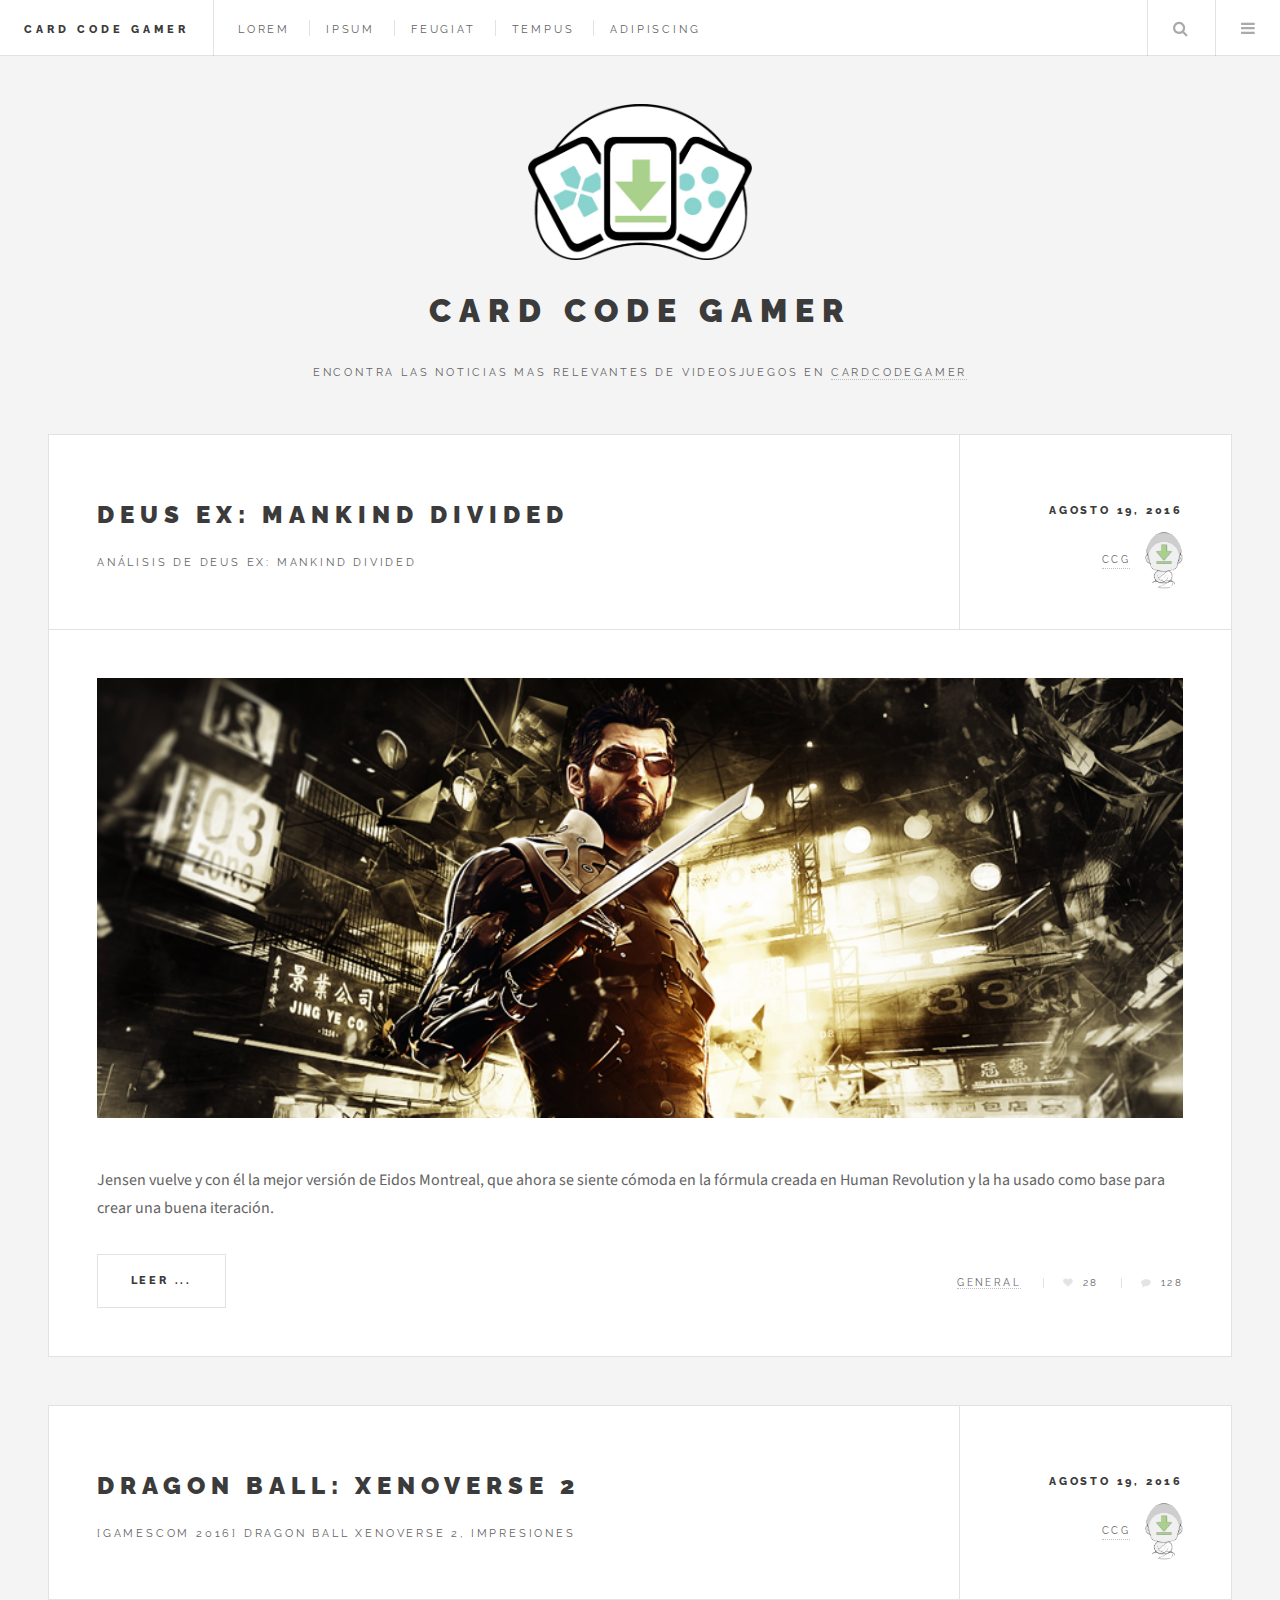
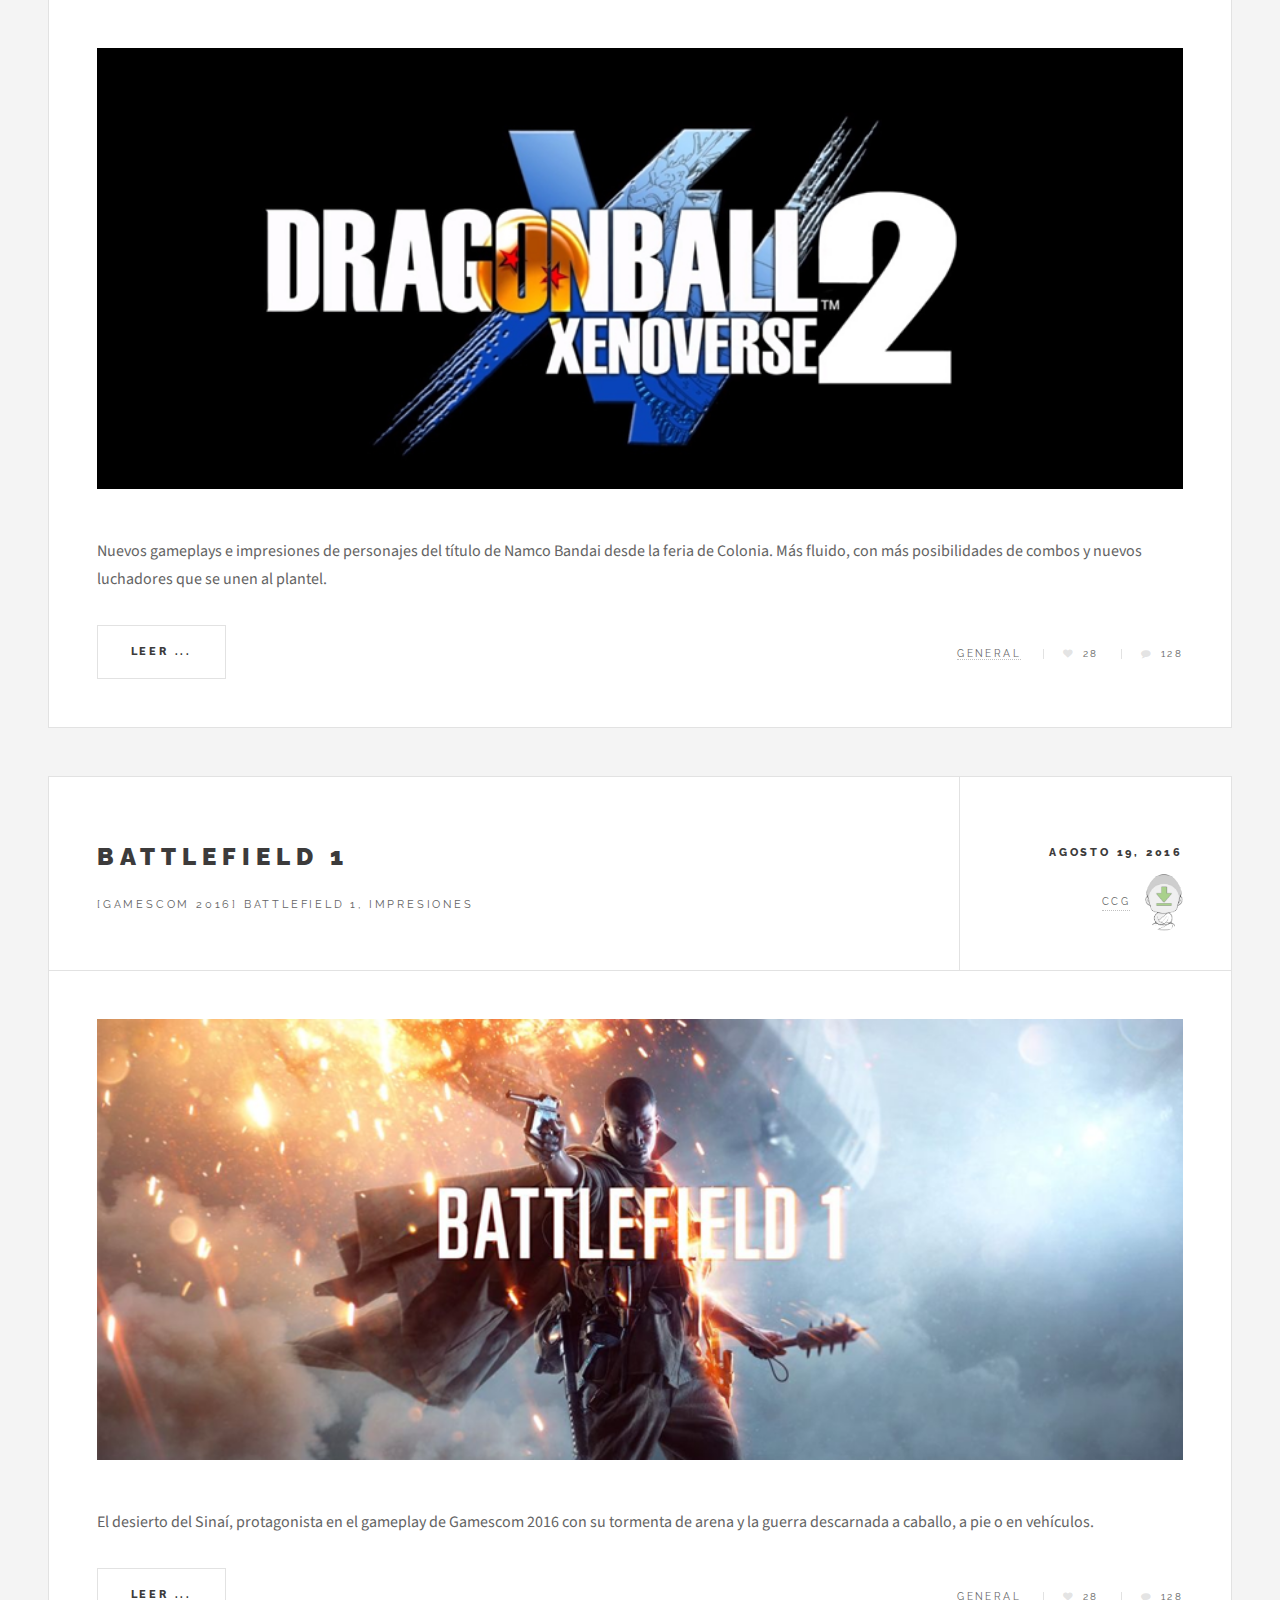
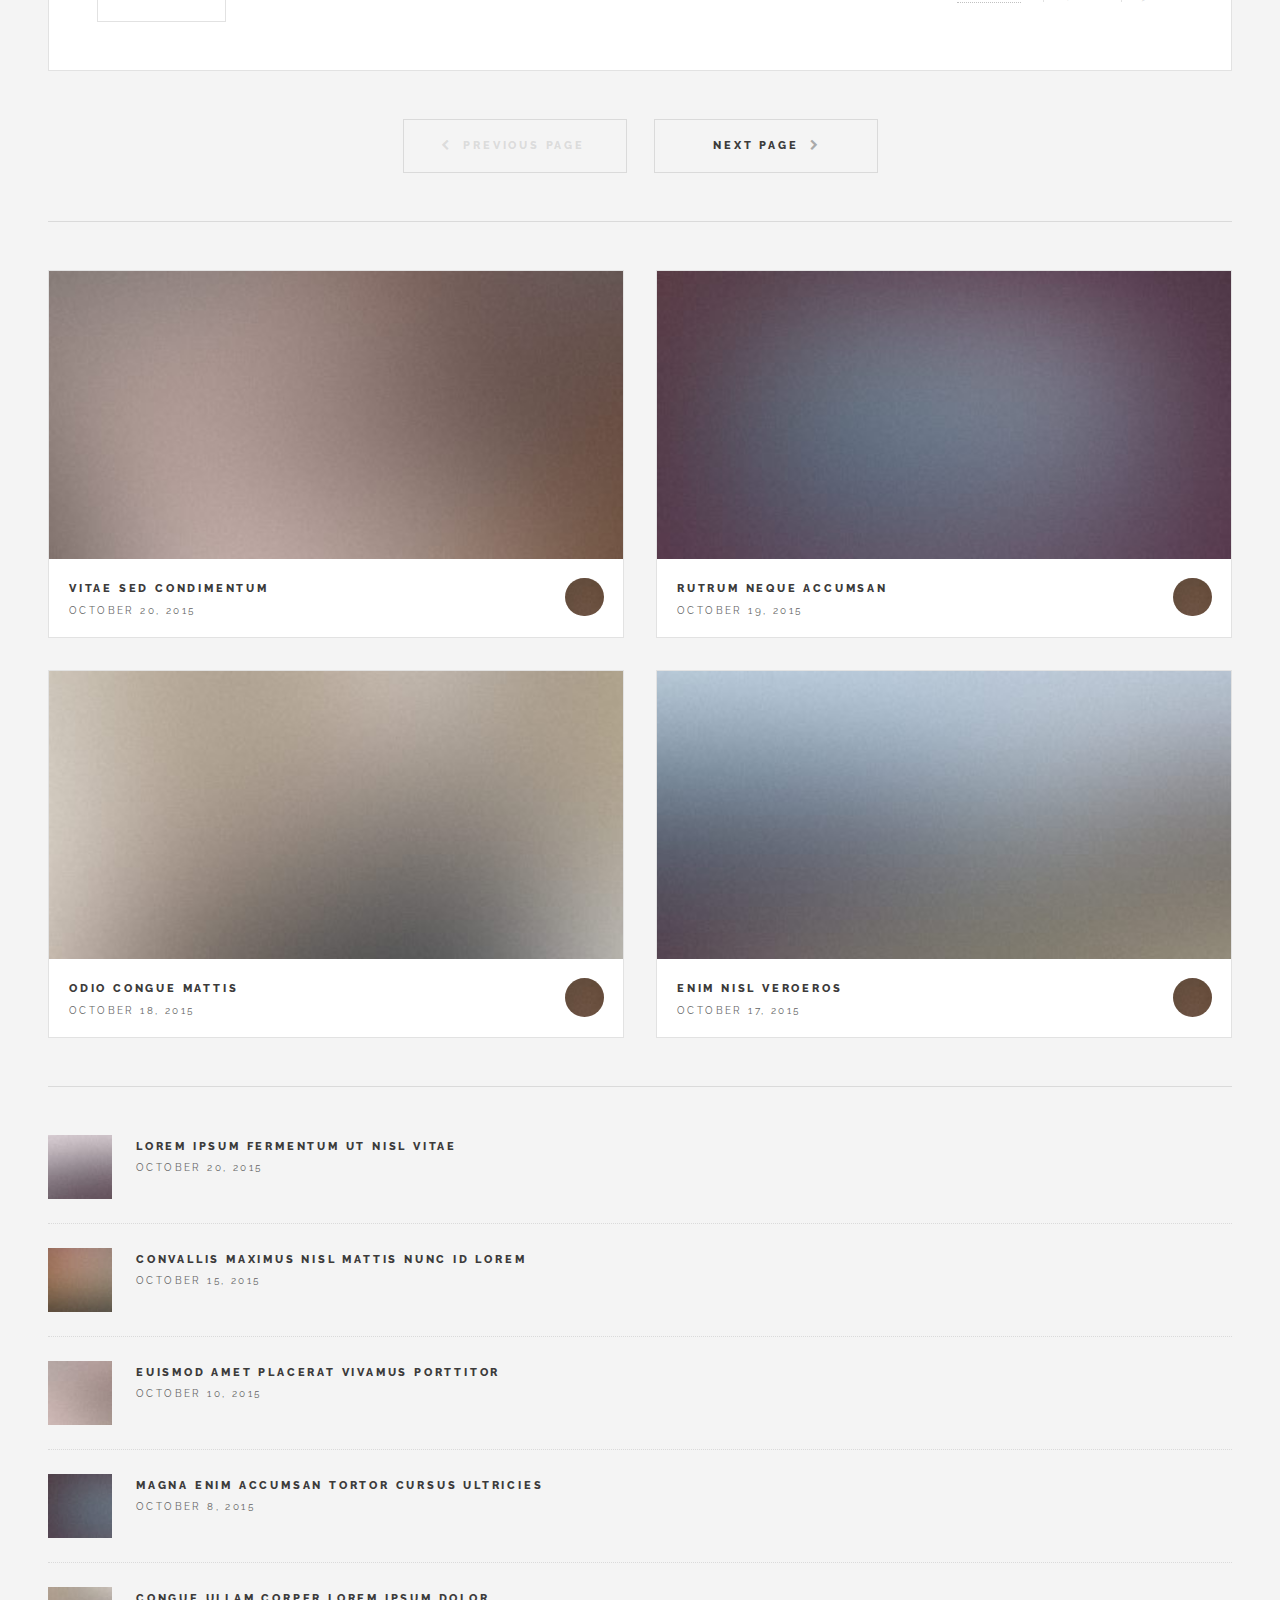
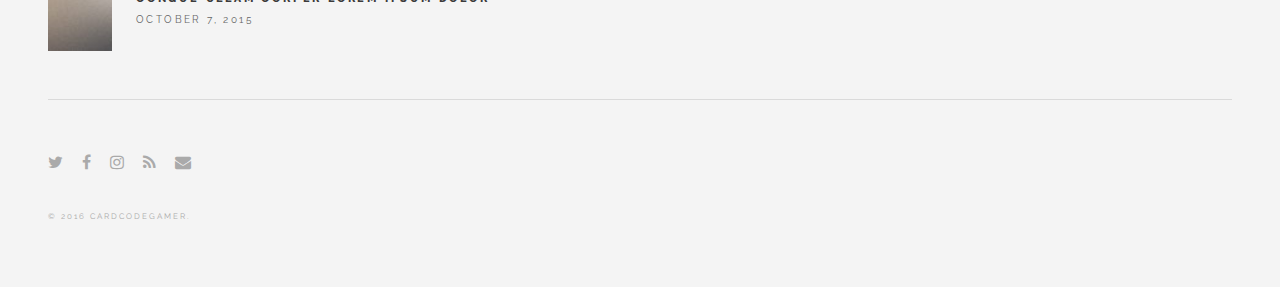
==== index.html @ 3bb74e12 "Base de archivos. Inicio cio CCG." ====
<!DOCTYPE HTML>
<html>
	<head>
		<!--
		Future Imperfect by HTML5 UP
		html5up.net | @ajlkn
		Free for personal and commercial use under the CCA 3.0 license (html5up.net/license)
		-->
		<title>CardCodeGamer</title>
		<meta charset="utf-8" />
		<meta name="viewport" content="width=device-width, initial-scale=1" />
		<!--[if lte IE 8]><script src="assets/js/ie/html5shiv.js"></script><![endif]-->
		<link rel="stylesheet" href="assets/css/main.css" />
		<!--[if lte IE 9]><link rel="stylesheet" href="assets/css/ie9.css" /><![endif]-->
		<!--[if lte IE 8]><link rel="stylesheet" href="assets/css/ie8.css" /><![endif]-->
	</head>
	<body>

		<!-- Wrapper -->
			<div id="wrapper">

				<!-- Header -->
					<header id="header">
						<h1><a href="#">Card Code Gamer</a></h1>
						<nav class="links">
							<ul>
								<li><a href="#">Lorem</a></li>
								<li><a href="#">Ipsum</a></li>
								<li><a href="#">Feugiat</a></li>
								<li><a href="#">Tempus</a></li>
								<li><a href="#">Adipiscing</a></li>
							</ul>
						</nav>
						<nav class="main">
							<ul>
								<li class="search">
									<a class="fa-search" href="#search">Search</a>
									<form id="search" method="get" action="#">
										<input type="text" name="query" placeholder="Search" />
									</form>
								</li>
								<li class="menu">
									<a class="fa-bars" href="#menu">Menu</a>
								</li>
							</ul>
						</nav>
					</header>

				<!-- Menu -->
					<section id="menu">

						<!-- Search -->
							<section>
								<form class="search" method="get" action="#">
									<input type="text" name="query" placeholder="Search" />
								</form>
							</section>

						<!-- Links -->
							<section>
								<ul class="links">
									<li>
										<a href="#">
											<h3>Lorem ipsum</h3>
											<p>Feugiat tempus veroeros dolor</p>
										</a>
									</li>
									<li>
										<a href="#">
											<h3>Dolor sit amet</h3>
											<p>Sed vitae justo condimentum</p>
										</a>
									</li>
									<li>
										<a href="#">
											<h3>Feugiat veroeros</h3>
											<p>Phasellus sed ultricies mi congue</p>
										</a>
									</li>
									<li>
										<a href="#">
											<h3>Etiam sed consequat</h3>
											<p>Porta lectus amet ultricies</p>
										</a>
									</li>
								</ul>
							</section>

						<!-- Actions -->
							<section>
								<ul class="actions vertical">
									<li><a href="#" class="button big fit">Log In</a></li>
								</ul>
							</section>

					</section>

				<!-- Main -->
					<div id="main">

						<!-- Post -->
							<article class="post">
								<header>
									<div class="title">
										<h2><a href="#">Deus Ex: Mankind Divided</a></h2>
										<p>Análisis de Deus Ex: Mankind Divided</p>
									</div>
									<div class="meta">
										<time class="published" datetime="2015-11-01">Agosto 19, 2016</time>
										<a href="#" class="author"><span class="name">CCG</span><img src="images/avatar-buda.png" alt="" /></a>
									</div>
								</header>
								<a href="#" class="image featured"><img src="images/pic01.png" alt="" /></a>
								<p>Jensen vuelve y con él la mejor versión de Eidos Montreal, que ahora se siente cómoda en la fórmula creada en Human Revolution y la ha usado como base para crear una buena iteración.</p>
								<footer>
									<ul class="actions">
										<li><a href="#" class="button big">Leer ...</a></li>
									</ul>
									<ul class="stats">
										<li><a href="#">General</a></li>
										<li><a href="#" class="icon fa-heart">28</a></li>
										<li><a href="#" class="icon fa-comment">128</a></li>
									</ul>
								</footer>
							</article>

						<!-- Post -->
							<article class="post">
								<header>
									<div class="title">
										<h2><a href="#">Dragon Ball: Xenoverse 2</a></h2>
										<p>[Gamescom 2016] Dragon Ball Xenoverse 2, Impresiones</p>
									</div>
									<div class="meta">
										<time class="published" datetime="2015-11-01">Agosto 19, 2016</time>
										<a href="#" class="author"><span class="name">CCG</span><img src="images/avatar-buda.png" alt="" /></a>
									</div>
								</header>
								<a href="#" class="image featured"><img src="images/pic02.png" alt="" /></a>
								<p>Nuevos gameplays e impresiones de personajes del título de Namco Bandai desde la feria de Colonia. Más fluido, con más posibilidades de combos y nuevos luchadores que se unen al plantel.</p>
								<footer>
									<ul class="actions">
										<li><a href="#" class="button big">Leer ...</a></li>
									</ul>
									<ul class="stats">
										<li><a href="#">General</a></li>
										<li><a href="#" class="icon fa-heart">28</a></li>
										<li><a href="#" class="icon fa-comment">128</a></li>
									</ul>
								</footer>
							</article>

						<!-- Post -->
							<article class="post">
								<header>
									<div class="title">
										<h2><a href="#">Battlefield 1</a></h2>
										<p>[Gamescom 2016] Battlefield 1, Impresiones</p>
									</div>
									<div class="meta">
										<time class="published" datetime="2015-11-01">Agosto 19, 2016</time>
										<a href="#" class="author"><span class="name">CCG</span><img src="images/avatar-buda.png" alt="" /></a>
									</div>
								</header>
								<a href="#" class="image featured"><img src="images/pic03.png" alt="" /></a>
								<p>El desierto del Sinaí, protagonista en el gameplay de Gamescom 2016 con su tormenta de arena y la guerra descarnada a caballo, a pie o en vehículos. </p>
								<footer>
									<ul class="actions">
										<li><a href="#" class="button big">Leer ...</a></li>
									</ul>
									<ul class="stats">
										<li><a href="#">General</a></li>
										<li><a href="#" class="icon fa-heart">28</a></li>
										<li><a href="#" class="icon fa-comment">128</a></li>
									</ul>
								</footer>
							</article>

						<!-- Post -->
						<!--
							<article class="post">
								<header>
									<div class="title">
										<h2><a href="#">Elements</a></h2>
										<p>Lorem ipsum dolor amet nullam consequat etiam feugiat</p>
									</div>
									<div class="meta">
										<time class="published" datetime="2015-10-18">October 18, 2015</time>
										<a href="#" class="author"><span class="name">Jane Doe</span><img src="images/avatar.jpg" alt="" /></a>
									</div>
								</header>

								<section>
									<h3>Text</h3>
									<p>This is <b>bold</b> and this is <strong>strong</strong>. This is <i>italic</i> and this is <em>emphasized</em>.
									This is <sup>superscript</sup> text and this is <sub>subscript</sub> text.
									This is <u>underlined</u> and this is code: <code>for (;;) { ... }</code>. Finally, <a href="#">this is a link</a>.</p>
									<hr />
									<p>Nunc lacinia ante nunc ac lobortis. Interdum adipiscing gravida odio porttitor sem non mi integer non faucibus ornare mi ut ante amet placerat aliquet. Volutpat eu sed ante lacinia sapien lorem accumsan varius montes viverra nibh in adipiscing blandit tempus accumsan.</p>
									<hr />
									<h2>Heading Level 2</h2>
									<h3>Heading Level 3</h3>
									<h4>Heading Level 4</h4>
									<hr />
									<h4>Blockquote</h4>
									<blockquote>Fringilla nisl. Donec accumsan interdum nisi, quis tincidunt felis sagittis eget tempus euismod. Vestibulum ante ipsum primis in faucibus vestibulum. Blandit adipiscing eu felis iaculis volutpat ac adipiscing accumsan faucibus. Vestibulum ante ipsum primis in faucibus lorem ipsum dolor sit amet nullam adipiscing eu felis.</blockquote>
									<h4>Preformatted</h4>
									<pre><code>i = 0;

while (!deck.isInOrder()) {
  print 'Iteration ' + i;
  deck.shuffle();
  i++;
}

print 'It took ' + i + ' iterations to sort the deck.';</code></pre>
								</section>

								<section>
									<h3>Lists</h3>
									<div class="row">
										<div class="6u 12u$(medium)">
											<h4>Unordered</h4>
											<ul>
												<li>Dolor pulvinar etiam.</li>
												<li>Sagittis adipiscing.</li>
												<li>Felis enim feugiat.</li>
											</ul>
											<h4>Alternate</h4>
											<ul class="alt">
												<li>Dolor pulvinar etiam.</li>
												<li>Sagittis adipiscing.</li>
												<li>Felis enim feugiat.</li>
											</ul>
										</div>
										<div class="6u$ 12u$(medium)">
											<h4>Ordered</h4>
											<ol>
												<li>Dolor pulvinar etiam.</li>
												<li>Etiam vel felis viverra.</li>
												<li>Felis enim feugiat.</li>
												<li>Dolor pulvinar etiam.</li>
												<li>Etiam vel felis lorem.</li>
												<li>Felis enim et feugiat.</li>
											</ol>
											<h4>Icons</h4>
											<ul class="icons">
												<li><a href="#" class="icon fa-twitter"><span class="label">Twitter</span></a></li>
												<li><a href="#" class="icon fa-facebook"><span class="label">Facebook</span></a></li>
												<li><a href="#" class="icon fa-instagram"><span class="label">Instagram</span></a></li>
												<li><a href="#" class="icon fa-github"><span class="label">Github</span></a></li>
											</ul>
										</div>
									</div>
									<h3>Actions</h3>
									<div class="row">
										<div class="6u 12u$(medium)">
											<ul class="actions">
												<li><a href="#" class="button">Default</a></li>
												<li><a href="#" class="button">Default</a></li>
												<li><a href="#" class="button">Default</a></li>
											</ul>
											<ul class="actions small">
												<li><a href="#" class="button small">Small</a></li>
												<li><a href="#" class="button small">Small</a></li>
												<li><a href="#" class="button small">Small</a></li>
											</ul>
											<ul class="actions vertical">
												<li><a href="#" class="button">Default</a></li>
												<li><a href="#" class="button">Default</a></li>
												<li><a href="#" class="button">Default</a></li>
											</ul>
											<ul class="actions vertical small">
												<li><a href="#" class="button small">Small</a></li>
												<li><a href="#" class="button small">Small</a></li>
												<li><a href="#" class="button small">Small</a></li>
											</ul>
										</div>
										<div class="6u 12u$(medium)">
											<ul class="actions vertical">
												<li><a href="#" class="button fit">Default</a></li>
												<li><a href="#" class="button fit">Default</a></li>
											</ul>
											<ul class="actions vertical small">
												<li><a href="#" class="button small fit">Small</a></li>
												<li><a href="#" class="button small fit">Small</a></li>
											</ul>
										</div>
									</div>
								</section>

								<section>
									<h3>Table</h3>
									<h4>Default</h4>
									<div class="table-wrapper">
										<table>
											<thead>
												<tr>
													<th>Name</th>
													<th>Description</th>
													<th>Price</th>
												</tr>
											</thead>
											<tbody>
												<tr>
													<td>Item One</td>
													<td>Ante turpis integer aliquet porttitor.</td>
													<td>29.99</td>
												</tr>
												<tr>
													<td>Item Two</td>
													<td>Vis ac commodo adipiscing arcu aliquet.</td>
													<td>19.99</td>
												</tr>
												<tr>
													<td>Item Three</td>
													<td> Morbi faucibus arcu accumsan lorem.</td>
													<td>29.99</td>
												</tr>
												<tr>
													<td>Item Four</td>
													<td>Vitae integer tempus condimentum.</td>
													<td>19.99</td>
												</tr>
												<tr>
													<td>Item Five</td>
													<td>Ante turpis integer aliquet porttitor.</td>
													<td>29.99</td>
												</tr>
											</tbody>
											<tfoot>
												<tr>
													<td colspan="2"></td>
													<td>100.00</td>
												</tr>
											</tfoot>
										</table>
									</div>

									<h4>Alternate</h4>
									<div class="table-wrapper">
										<table class="alt">
											<thead>
												<tr>
													<th>Name</th>
													<th>Description</th>
													<th>Price</th>
												</tr>
											</thead>
											<tbody>
												<tr>
													<td>Item One</td>
													<td>Ante turpis integer aliquet porttitor.</td>
													<td>29.99</td>
												</tr>
												<tr>
													<td>Item Two</td>
													<td>Vis ac commodo adipiscing arcu aliquet.</td>
													<td>19.99</td>
												</tr>
												<tr>
													<td>Item Three</td>
													<td> Morbi faucibus arcu accumsan lorem.</td>
													<td>29.99</td>
												</tr>
												<tr>
													<td>Item Four</td>
													<td>Vitae integer tempus condimentum.</td>
													<td>19.99</td>
												</tr>
												<tr>
													<td>Item Five</td>
													<td>Ante turpis integer aliquet porttitor.</td>
													<td>29.99</td>
												</tr>
											</tbody>
											<tfoot>
												<tr>
													<td colspan="2"></td>
													<td>100.00</td>
												</tr>
											</tfoot>
										</table>
									</div>
								</section>

								<section>
									<h3>Buttons</h3>
									<ul class="actions">
										<li><a href="#" class="button big">Big</a></li>
										<li><a href="#" class="button">Default</a></li>
										<li><a href="#" class="button small">Small</a></li>
									</ul>
									<ul class="actions fit">
										<li><a href="#" class="button fit">Fit</a></li>
										<li><a href="#" class="button fit">Fit</a></li>
										<li><a href="#" class="button fit">Fit</a></li>
									</ul>
									<ul class="actions fit small">
										<li><a href="#" class="button fit small">Fit + Small</a></li>
										<li><a href="#" class="button fit small">Fit + Small</a></li>
										<li><a href="#" class="button fit small">Fit + Small</a></li>
									</ul>
									<ul class="actions">
										<li><a href="#" class="button icon fa-download">Icon</a></li>
										<li><a href="#" class="button icon fa-upload">Icon</a></li>
										<li><a href="#" class="button icon fa-save">Icon</a></li>
									</ul>
									<ul class="actions">
										<li><span class="button disabled">Disabled</span></li>
										<li><span class="button disabled icon fa-download">Disabled</span></li>
									</ul>
								</section>

								<section>
									<h3>Form</h3>
									<form method="post" action="#">
										<div class="row uniform">
											<div class="6u 12u$(xsmall)">
												<input type="text" name="demo-name" id="demo-name" value="" placeholder="Name" />
											</div>
											<div class="6u$ 12u$(xsmall)">
												<input type="email" name="demo-email" id="demo-email" value="" placeholder="Email" />
											</div>
											<div class="12u$">
												<div class="select-wrapper">
													<select name="demo-category" id="demo-category">
														<option value="">- Category -</option>
														<option value="1">Manufacturing</option>
														<option value="1">Shipping</option>
														<option value="1">Administration</option>
														<option value="1">Human Resources</option>
													</select>
												</div>
											</div>
											<div class="4u 12u$(small)">
												<input type="radio" id="demo-priority-low" name="demo-priority" checked>
												<label for="demo-priority-low">Low</label>
											</div>
											<div class="4u 12u$(small)">
												<input type="radio" id="demo-priority-normal" name="demo-priority">
												<label for="demo-priority-normal">Normal</label>
											</div>
											<div class="4u$ 12u$(small)">
												<input type="radio" id="demo-priority-high" name="demo-priority">
												<label for="demo-priority-high">High</label>
											</div>
											<div class="6u 12u$(small)">
												<input type="checkbox" id="demo-copy" name="demo-copy">
												<label for="demo-copy">Email me a copy</label>
											</div>
											<div class="6u$ 12u$(small)">
												<input type="checkbox" id="demo-human" name="demo-human" checked>
												<label for="demo-human">Not a robot</label>
											</div>
											<div class="12u$">
												<textarea name="demo-message" id="demo-message" placeholder="Enter your message" rows="6"></textarea>
											</div>
											<div class="12u$">
												<ul class="actions">
													<li><input type="submit" value="Send Message" /></li>
													<li><input type="reset" value="Reset" /></li>
												</ul>
											</div>
										</div>
									</form>
								</section>

								<section>
									<h3>Image</h3>
									<h4>Fit</h4>
									<div class="box alt">
										<div class="row uniform">
											<div class="12u$"><span class="image fit"><img src="images/pic02.jpg" alt="" /></span></div>
											<div class="4u"><span class="image fit"><img src="images/pic04.jpg" alt="" /></span></div>
											<div class="4u"><span class="image fit"><img src="images/pic05.jpg" alt="" /></span></div>
											<div class="4u$"><span class="image fit"><img src="images/pic06.jpg" alt="" /></span></div>
											<div class="4u"><span class="image fit"><img src="images/pic06.jpg" alt="" /></span></div>
											<div class="4u"><span class="image fit"><img src="images/pic04.jpg" alt="" /></span></div>
											<div class="4u$"><span class="image fit"><img src="images/pic05.jpg" alt="" /></span></div>
											<div class="4u"><span class="image fit"><img src="images/pic05.jpg" alt="" /></span></div>
											<div class="4u"><span class="image fit"><img src="images/pic06.jpg" alt="" /></span></div>
											<div class="4u$"><span class="image fit"><img src="images/pic04.jpg" alt="" /></span></div>
										</div>
									</div>
									<h4>Left &amp; Right</h4>
									<p><span class="image left"><img src="images/pic07.jpg" alt="" /></span>Fringilla nisl. Donec accumsan interdum nisi, quis tincidunt felis sagittis eget. tempus euismod. Vestibulum ante ipsum primis in faucibus vestibulum. Blandit adipiscing eu felis iaculis volutpat ac adipiscing accumsan eu faucibus. Integer ac pellentesque praesent tincidunt felis sagittis eget. tempus euismod. Vestibulum ante ipsum primis in faucibus vestibulum. Blandit adipiscing eu felis iaculis volutpat ac adipiscing accumsan eu faucibus. Integer ac pellentesque praesent. Donec accumsan interdum nisi, quis tincidunt felis sagittis eget. tempus euismod. Vestibulum ante ipsum primis in faucibus vestibulum. Blandit adipiscing eu felis iaculis volutpat ac adipiscing accumsan eu faucibus. Integer ac pellentesque praesent tincidunt felis sagittis eget. tempus euismod. Vestibulum ante ipsum primis in faucibus vestibulum. Blandit adipiscing eu felis iaculis volutpat ac adipiscing accumsan eu faucibus. Integer ac pellentesque praesent. Blandit adipiscing eu felis iaculis volutpat ac adipiscing accumsan eu faucibus. Integer ac pellentesque praesent tincidunt felis sagittis eget. tempus euismod. Vestibulum ante ipsum primis in faucibus vestibulum. Blandit adipiscing eu felis iaculis volutpat ac adipiscing accumsan eu faucibus. Integer ac pellentesque praesent.</p>
									<p><span class="image right"><img src="images/pic04.jpg" alt="" /></span>Fringilla nisl. Donec accumsan interdum nisi, quis tincidunt felis sagittis eget. tempus euismod. Vestibulum ante ipsum primis in faucibus vestibulum. Blandit adipiscing eu felis iaculis volutpat ac adipiscing accumsan eu faucibus. Integer ac pellentesque praesent tincidunt felis sagittis eget. tempus euismod. Vestibulum ante ipsum primis in faucibus vestibulum. Blandit adipiscing eu felis iaculis volutpat ac adipiscing accumsan eu faucibus. Integer ac pellentesque praesent. Donec accumsan interdum nisi, quis tincidunt felis sagittis eget. tempus euismod. Vestibulum ante ipsum primis in faucibus vestibulum. Blandit adipiscing eu felis iaculis volutpat ac adipiscing accumsan eu faucibus. Integer ac pellentesque praesent tincidunt felis sagittis eget. tempus euismod. Vestibulum ante ipsum primis in faucibus vestibulum. Blandit adipiscing eu felis iaculis volutpat ac adipiscing accumsan eu faucibus. Integer ac pellentesque praesent. Blandit adipiscing eu felis iaculis volutpat ac adipiscing accumsan eu faucibus. Integer ac pellentesque praesent tincidunt felis sagittis eget. tempus euismod. Vestibulum ante ipsum primis in faucibus vestibulum. Blandit adipiscing eu felis iaculis volutpat ac adipiscing accumsan eu faucibus. Integer ac pellentesque praesent.</p>
								</section>

							</article>
						-->

						<!-- Pagination -->
							<ul class="actions pagination">
								<li><a href="" class="disabled button big previous">Previous Page</a></li>
								<li><a href="#" class="button big next">Next Page</a></li>
							</ul>

					</div>

				<!-- Sidebar -->
					<section id="sidebar">

						<!-- Intro -->
							<section id="intro">
								<a href="#" class="logo"><img src="images/logo.png" alt="" /></a>
								<header>
									<h2>Card Code Gamer</h2>
									<p>Encontra las noticias mas relevantes de videosjuegos en <a href="http://cardcodegamer">cardcodegamer</a></p>
								</header>
							</section>

						<!-- Mini Posts -->
							<section>
								<div class="mini-posts">

									<!-- Mini Post -->
										<article class="mini-post">
											<header>
												<h3><a href="#">Vitae sed condimentum</a></h3>
												<time class="published" datetime="2015-10-20">October 20, 2015</time>
												<a href="#" class="author"><img src="images/avatar.jpg" alt="" /></a>
											</header>
											<a href="#" class="image"><img src="images/pic04.jpg" alt="" /></a>
										</article>

									<!-- Mini Post -->
										<article class="mini-post">
											<header>
												<h3><a href="#">Rutrum neque accumsan</a></h3>
												<time class="published" datetime="2015-10-19">October 19, 2015</time>
												<a href="#" class="author"><img src="images/avatar.jpg" alt="" /></a>
											</header>
											<a href="#" class="image"><img src="images/pic05.jpg" alt="" /></a>
										</article>

									<!-- Mini Post -->
										<article class="mini-post">
											<header>
												<h3><a href="#">Odio congue mattis</a></h3>
												<time class="published" datetime="2015-10-18">October 18, 2015</time>
												<a href="#" class="author"><img src="images/avatar.jpg" alt="" /></a>
											</header>
											<a href="#" class="image"><img src="images/pic06.jpg" alt="" /></a>
										</article>

									<!-- Mini Post -->
										<article class="mini-post">
											<header>
												<h3><a href="#">Enim nisl veroeros</a></h3>
												<time class="published" datetime="2015-10-17">October 17, 2015</time>
												<a href="#" class="author"><img src="images/avatar.jpg" alt="" /></a>
											</header>
											<a href="#" class="image"><img src="images/pic07.jpg" alt="" /></a>
										</article>

								</div>
							</section>

						<!-- Posts List -->
							<section>
								<ul class="posts">
									<li>
										<article>
											<header>
												<h3><a href="#">Lorem ipsum fermentum ut nisl vitae</a></h3>
												<time class="published" datetime="2015-10-20">October 20, 2015</time>
											</header>
											<a href="#" class="image"><img src="images/pic08.jpg" alt="" /></a>
										</article>
									</li>
									<li>
										<article>
											<header>
												<h3><a href="#">Convallis maximus nisl mattis nunc id lorem</a></h3>
												<time class="published" datetime="2015-10-15">October 15, 2015</time>
											</header>
											<a href="#" class="image"><img src="images/pic09.jpg" alt="" /></a>
										</article>
									</li>
									<li>
										<article>
											<header>
												<h3><a href="#">Euismod amet placerat vivamus porttitor</a></h3>
												<time class="published" datetime="2015-10-10">October 10, 2015</time>
											</header>
											<a href="#" class="image"><img src="images/pic10.jpg" alt="" /></a>
										</article>
									</li>
									<li>
										<article>
											<header>
												<h3><a href="#">Magna enim accumsan tortor cursus ultricies</a></h3>
												<time class="published" datetime="2015-10-08">October 8, 2015</time>
											</header>
											<a href="#" class="image"><img src="images/pic11.jpg" alt="" /></a>
										</article>
									</li>
									<li>
										<article>
											<header>
												<h3><a href="#">Congue ullam corper lorem ipsum dolor</a></h3>
												<time class="published" datetime="2015-10-06">October 7, 2015</time>
											</header>
											<a href="#" class="image"><img src="images/pic12.jpg" alt="" /></a>
										</article>
									</li>
								</ul>
							</section>

						<!-- Footer -->
							<section id="footer">
								<ul class="icons">
									<li><a href="#" class="fa-twitter"><span class="label">Twitter</span></a></li>
									<li><a href="#" class="fa-facebook"><span class="label">Facebook</span></a></li>
									<li><a href="#" class="fa-instagram"><span class="label">Instagram</span></a></li>
									<li><a href="#" class="fa-rss"><span class="label">RSS</span></a></li>
									<li><a href="#" class="fa-envelope"><span class="label">Email</span></a></li>
								</ul>
								<p class="copyright">&copy; 2016 CardCodeGamer.</p>
							</section>

					</section>

			</div>

		<!-- Scripts -->
			<script src="assets/js/jquery.min.js"></script>
			<script src="assets/js/skel.min.js"></script>
			<script src="assets/js/util.js"></script>
			<!--[if lte IE 8]><script src="assets/js/ie/respond.min.js"></script><![endif]-->
			<script src="assets/js/main.js"></script>

	</body>
</html>
---- assets/css/main.css ----
@import url(font-awesome.min.css);
@import url("http://fonts.googleapis.com/css?family=Source+Sans+Pro:400,700|Raleway:400,800,900");

/*
	Future Imperfect by HTML5 UP
	html5up.net | @ajlkn
	Free for personal and commercial use under the CCA 3.0 license (html5up.net/license)
*/

/* Reset */

	html, body, div, span, applet, object, iframe, h1, h2, h3, h4, h5, h6, p, blockquote, pre, a, abbr, acronym, address, big, cite, code, del, dfn, em, img, ins, kbd, q, s, samp, small, strike, strong, sub, sup, tt, var, b, u, i, center, dl, dt, dd, ol, ul, li, fieldset, form, label, legend, table, caption, tbody, tfoot, thead, tr, th, td, article, aside, canvas, details, embed, figure, figcaption, footer, header, hgroup, menu, nav, output, ruby, section, summary, time, mark, audio, video {
		margin: 0;
		padding: 0;
		border: 0;
		font-size: 100%;
		font: inherit;
		vertical-align: baseline;
	}

	article, aside, details, figcaption, figure, footer, header, hgroup, menu, nav, section {
		display: block;
	}

	body {
		line-height: 1;
	}

	ol, ul {
		list-style: none;
	}

	blockquote, q {
		quotes: none;
	}

	blockquote:before, blockquote:after, q:before, q:after {
		content: '';
		content: none;
	}

	table {
		border-collapse: collapse;
		border-spacing: 0;
	}

	body {
		-webkit-text-size-adjust: none;
	}

/* Box Model */

	*, *:before, *:after {
		-moz-box-sizing: border-box;
		-webkit-box-sizing: border-box;
		box-sizing: border-box;
	}

/* Grid */

	.row {
		border-bottom: solid 1px transparent;
		-moz-box-sizing: border-box;
		-webkit-box-sizing: border-box;
		box-sizing: border-box;
	}

	.row > * {
		float: left;
		-moz-box-sizing: border-box;
		-webkit-box-sizing: border-box;
		box-sizing: border-box;
	}

	.row:after, .row:before {
		content: '';
		display: block;
		clear: both;
		height: 0;
	}

	.row.uniform > * > :first-child {
		margin-top: 0;
	}

	.row.uniform > * > :last-child {
		margin-bottom: 0;
	}

	.row.\30 \25 > * {
		padding: 0 0 0 0em;
	}

	.row.\30 \25 {
		margin: 0 0 -1px 0em;
	}

	.row.uniform.\30 \25 > * {
		padding: 0em 0 0 0em;
	}

	.row.uniform.\30 \25 {
		margin: 0em 0 -1px 0em;
	}

	.row > * {
		padding: 0 0 0 1em;
	}

	.row {
		margin: 0 0 -1px -1em;
	}

	.row.uniform > * {
		padding: 1em 0 0 1em;
	}

	.row.uniform {
		margin: -1em 0 -1px -1em;
	}

	.row.\32 00\25 > * {
		padding: 0 0 0 2em;
	}

	.row.\32 00\25 {
		margin: 0 0 -1px -2em;
	}

	.row.uniform.\32 00\25 > * {
		padding: 2em 0 0 2em;
	}

	.row.uniform.\32 00\25 {
		margin: -2em 0 -1px -2em;
	}

	.row.\31 50\25 > * {
		padding: 0 0 0 1.5em;
	}

	.row.\31 50\25 {
		margin: 0 0 -1px -1.5em;
	}

	.row.uniform.\31 50\25 > * {
		padding: 1.5em 0 0 1.5em;
	}

	.row.uniform.\31 50\25 {
		margin: -1.5em 0 -1px -1.5em;
	}

	.row.\35 0\25 > * {
		padding: 0 0 0 0.5em;
	}

	.row.\35 0\25 {
		margin: 0 0 -1px -0.5em;
	}

	.row.uniform.\35 0\25 > * {
		padding: 0.5em 0 0 0.5em;
	}

	.row.uniform.\35 0\25 {
		margin: -0.5em 0 -1px -0.5em;
	}

	.row.\32 5\25 > * {
		padding: 0 0 0 0.25em;
	}

	.row.\32 5\25 {
		margin: 0 0 -1px -0.25em;
	}

	.row.uniform.\32 5\25 > * {
		padding: 0.25em 0 0 0.25em;
	}

	.row.uniform.\32 5\25 {
		margin: -0.25em 0 -1px -0.25em;
	}

	.\31 2u, .\31 2u\24 {
		width: 100%;
		clear: none;
		margin-left: 0;
	}

	.\31 1u, .\31 1u\24 {
		width: 91.6666666667%;
		clear: none;
		margin-left: 0;
	}

	.\31 0u, .\31 0u\24 {
		width: 83.3333333333%;
		clear: none;
		margin-left: 0;
	}

	.\39 u, .\39 u\24 {
		width: 75%;
		clear: none;
		margin-left: 0;
	}

	.\38 u, .\38 u\24 {
		width: 66.6666666667%;
		clear: none;
		margin-left: 0;
	}

	.\37 u, .\37 u\24 {
		width: 58.3333333333%;
		clear: none;
		margin-left: 0;
	}

	.\36 u, .\36 u\24 {
		width: 50%;
		clear: none;
		margin-left: 0;
	}

	.\35 u, .\35 u\24 {
		width: 41.6666666667%;
		clear: none;
		margin-left: 0;
	}

	.\34 u, .\34 u\24 {
		width: 33.3333333333%;
		clear: none;
		margin-left: 0;
	}

	.\33 u, .\33 u\24 {
		width: 25%;
		clear: none;
		margin-left: 0;
	}

	.\32 u, .\32 u\24 {
		width: 16.6666666667%;
		clear: none;
		margin-left: 0;
	}

	.\31 u, .\31 u\24 {
		width: 8.3333333333%;
		clear: none;
		margin-left: 0;
	}

	.\31 2u\24 + *,
	.\31 1u\24 + *,
	.\31 0u\24 + *,
	.\39 u\24 + *,
	.\38 u\24 + *,
	.\37 u\24 + *,
	.\36 u\24 + *,
	.\35 u\24 + *,
	.\34 u\24 + *,
	.\33 u\24 + *,
	.\32 u\24 + *,
	.\31 u\24 + * {
		clear: left;
	}

	.\-11u {
		margin-left: 91.66667%;
	}

	.\-10u {
		margin-left: 83.33333%;
	}

	.\-9u {
		margin-left: 75%;
	}

	.\-8u {
		margin-left: 66.66667%;
	}

	.\-7u {
		margin-left: 58.33333%;
	}

	.\-6u {
		margin-left: 50%;
	}

	.\-5u {
		margin-left: 41.66667%;
	}

	.\-4u {
		margin-left: 33.33333%;
	}

	.\-3u {
		margin-left: 25%;
	}

	.\-2u {
		margin-left: 16.66667%;
	}

	.\-1u {
		margin-left: 8.33333%;
	}

	@media screen and (max-width: 1680px) {

		.row > * {
			padding: 0 0 0 1em;
		}

		.row {
			margin: 0 0 -1px -1em;
		}

		.row.uniform > * {
			padding: 1em 0 0 1em;
		}

		.row.uniform {
			margin: -1em 0 -1px -1em;
		}

		.row.\32 00\25 > * {
			padding: 0 0 0 2em;
		}

		.row.\32 00\25 {
			margin: 0 0 -1px -2em;
		}

		.row.uniform.\32 00\25 > * {
			padding: 2em 0 0 2em;
		}

		.row.uniform.\32 00\25 {
			margin: -2em 0 -1px -2em;
		}

		.row.\31 50\25 > * {
			padding: 0 0 0 1.5em;
		}

		.row.\31 50\25 {
			margin: 0 0 -1px -1.5em;
		}

		.row.uniform.\31 50\25 > * {
			padding: 1.5em 0 0 1.5em;
		}

		.row.uniform.\31 50\25 {
			margin: -1.5em 0 -1px -1.5em;
		}

		.row.\35 0\25 > * {
			padding: 0 0 0 0.5em;
		}

		.row.\35 0\25 {
			margin: 0 0 -1px -0.5em;
		}

		.row.uniform.\35 0\25 > * {
			padding: 0.5em 0 0 0.5em;
		}

		.row.uniform.\35 0\25 {
			margin: -0.5em 0 -1px -0.5em;
		}

		.row.\32 5\25 > * {
			padding: 0 0 0 0.25em;
		}

		.row.\32 5\25 {
			margin: 0 0 -1px -0.25em;
		}

		.row.uniform.\32 5\25 > * {
			padding: 0.25em 0 0 0.25em;
		}

		.row.uniform.\32 5\25 {
			margin: -0.25em 0 -1px -0.25em;
		}

		.\31 2u\28xlarge\29, .\31 2u\24\28xlarge\29 {
			width: 100%;
			clear: none;
			margin-left: 0;
		}

		.\31 1u\28xlarge\29, .\31 1u\24\28xlarge\29 {
			width: 91.6666666667%;
			clear: none;
			margin-left: 0;
		}

		.\31 0u\28xlarge\29, .\31 0u\24\28xlarge\29 {
			width: 83.3333333333%;
			clear: none;
			margin-left: 0;
		}

		.\39 u\28xlarge\29, .\39 u\24\28xlarge\29 {
			width: 75%;
			clear: none;
			margin-left: 0;
		}

		.\38 u\28xlarge\29, .\38 u\24\28xlarge\29 {
			width: 66.6666666667%;
			clear: none;
			margin-left: 0;
		}

		.\37 u\28xlarge\29, .\37 u\24\28xlarge\29 {
			width: 58.3333333333%;
			clear: none;
			margin-left: 0;
		}

		.\36 u\28xlarge\29, .\36 u\24\28xlarge\29 {
			width: 50%;
			clear: none;
			margin-left: 0;
		}

		.\35 u\28xlarge\29, .\35 u\24\28xlarge\29 {
			width: 41.6666666667%;
			clear: none;
			margin-left: 0;
		}

		.\34 u\28xlarge\29, .\34 u\24\28xlarge\29 {
			width: 33.3333333333%;
			clear: none;
			margin-left: 0;
		}

		.\33 u\28xlarge\29, .\33 u\24\28xlarge\29 {
			width: 25%;
			clear: none;
			margin-left: 0;
		}

		.\32 u\28xlarge\29, .\32 u\24\28xlarge\29 {
			width: 16.6666666667%;
			clear: none;
			margin-left: 0;
		}

		.\31 u\28xlarge\29, .\31 u\24\28xlarge\29 {
			width: 8.3333333333%;
			clear: none;
			margin-left: 0;
		}

		.\31 2u\24\28xlarge\29 + *,
		.\31 1u\24\28xlarge\29 + *,
		.\31 0u\24\28xlarge\29 + *,
		.\39 u\24\28xlarge\29 + *,
		.\38 u\24\28xlarge\29 + *,
		.\37 u\24\28xlarge\29 + *,
		.\36 u\24\28xlarge\29 + *,
		.\35 u\24\28xlarge\29 + *,
		.\34 u\24\28xlarge\29 + *,
		.\33 u\24\28xlarge\29 + *,
		.\32 u\24\28xlarge\29 + *,
		.\31 u\24\28xlarge\29 + * {
			clear: left;
		}

		.\-11u\28xlarge\29 {
			margin-left: 91.66667%;
		}

		.\-10u\28xlarge\29 {
			margin-left: 83.33333%;
		}

		.\-9u\28xlarge\29 {
			margin-left: 75%;
		}

		.\-8u\28xlarge\29 {
			margin-left: 66.66667%;
		}

		.\-7u\28xlarge\29 {
			margin-left: 58.33333%;
		}

		.\-6u\28xlarge\29 {
			margin-left: 50%;
		}

		.\-5u\28xlarge\29 {
			margin-left: 41.66667%;
		}

		.\-4u\28xlarge\29 {
			margin-left: 33.33333%;
		}

		.\-3u\28xlarge\29 {
			margin-left: 25%;
		}

		.\-2u\28xlarge\29 {
			margin-left: 16.66667%;
		}

		.\-1u\28xlarge\29 {
			margin-left: 8.33333%;
		}

	}

	@media screen and (max-width: 1280px) {

		.row > * {
			padding: 0 0 0 1em;
		}

		.row {
			margin: 0 0 -1px -1em;
		}

		.row.uniform > * {
			padding: 1em 0 0 1em;
		}

		.row.uniform {
			margin: -1em 0 -1px -1em;
		}

		.row.\32 00\25 > * {
			padding: 0 0 0 2em;
		}

		.row.\32 00\25 {
			margin: 0 0 -1px -2em;
		}

		.row.uniform.\32 00\25 > * {
			padding: 2em 0 0 2em;
		}

		.row.uniform.\32 00\25 {
			margin: -2em 0 -1px -2em;
		}

		.row.\31 50\25 > * {
			padding: 0 0 0 1.5em;
		}

		.row.\31 50\25 {
			margin: 0 0 -1px -1.5em;
		}

		.row.uniform.\31 50\25 > * {
			padding: 1.5em 0 0 1.5em;
		}

		.row.uniform.\31 50\25 {
			margin: -1.5em 0 -1px -1.5em;
		}

		.row.\35 0\25 > * {
			padding: 0 0 0 0.5em;
		}

		.row.\35 0\25 {
			margin: 0 0 -1px -0.5em;
		}

		.row.uniform.\35 0\25 > * {
			padding: 0.5em 0 0 0.5em;
		}

		.row.uniform.\35 0\25 {
			margin: -0.5em 0 -1px -0.5em;
		}

		.row.\32 5\25 > * {
			padding: 0 0 0 0.25em;
		}

		.row.\32 5\25 {
			margin: 0 0 -1px -0.25em;
		}

		.row.uniform.\32 5\25 > * {
			padding: 0.25em 0 0 0.25em;
		}

		.row.uniform.\32 5\25 {
			margin: -0.25em 0 -1px -0.25em;
		}

		.\31 2u\28large\29, .\31 2u\24\28large\29 {
			width: 100%;
			clear: none;
			margin-left: 0;
		}

		.\31 1u\28large\29, .\31 1u\24\28large\29 {
			width: 91.6666666667%;
			clear: none;
			margin-left: 0;
		}

		.\31 0u\28large\29, .\31 0u\24\28large\29 {
			width: 83.3333333333%;
			clear: none;
			margin-left: 0;
		}

		.\39 u\28large\29, .\39 u\24\28large\29 {
			width: 75%;
			clear: none;
			margin-left: 0;
		}

		.\38 u\28large\29, .\38 u\24\28large\29 {
			width: 66.6666666667%;
			clear: none;
			margin-left: 0;
		}

		.\37 u\28large\29, .\37 u\24\28large\29 {
			width: 58.3333333333%;
			clear: none;
			margin-left: 0;
		}

		.\36 u\28large\29, .\36 u\24\28large\29 {
			width: 50%;
			clear: none;
			margin-left: 0;
		}

		.\35 u\28large\29, .\35 u\24\28large\29 {
			width: 41.6666666667%;
			clear: none;
			margin-left: 0;
		}

		.\34 u\28large\29, .\34 u\24\28large\29 {
			width: 33.3333333333%;
			clear: none;
			margin-left: 0;
		}

		.\33 u\28large\29, .\33 u\24\28large\29 {
			width: 25%;
			clear: none;
			margin-left: 0;
		}

		.\32 u\28large\29, .\32 u\24\28large\29 {
			width: 16.6666666667%;
			clear: none;
			margin-left: 0;
		}

		.\31 u\28large\29, .\31 u\24\28large\29 {
			width: 8.3333333333%;
			clear: none;
			margin-left: 0;
		}

		.\31 2u\24\28large\29 + *,
		.\31 1u\24\28large\29 + *,
		.\31 0u\24\28large\29 + *,
		.\39 u\24\28large\29 + *,
		.\38 u\24\28large\29 + *,
		.\37 u\24\28large\29 + *,
		.\36 u\24\28large\29 + *,
		.\35 u\24\28large\29 + *,
		.\34 u\24\28large\29 + *,
		.\33 u\24\28large\29 + *,
		.\32 u\24\28large\29 + *,
		.\31 u\24\28large\29 + * {
			clear: left;
		}

		.\-11u\28large\29 {
			margin-left: 91.66667%;
		}

		.\-10u\28large\29 {
			margin-left: 83.33333%;
		}

		.\-9u\28large\29 {
			margin-left: 75%;
		}

		.\-8u\28large\29 {
			margin-left: 66.66667%;
		}

		.\-7u\28large\29 {
			margin-left: 58.33333%;
		}

		.\-6u\28large\29 {
			margin-left: 50%;
		}

		.\-5u\28large\29 {
			margin-left: 41.66667%;
		}

		.\-4u\28large\29 {
			margin-left: 33.33333%;
		}

		.\-3u\28large\29 {
			margin-left: 25%;
		}

		.\-2u\28large\29 {
			margin-left: 16.66667%;
		}

		.\-1u\28large\29 {
			margin-left: 8.33333%;
		}

	}

	@media screen and (max-width: 980px) {

		.row > * {
			padding: 0 0 0 1em;
		}

		.row {
			margin: 0 0 -1px -1em;
		}

		.row.uniform > * {
			padding: 1em 0 0 1em;
		}

		.row.uniform {
			margin: -1em 0 -1px -1em;
		}

		.row.\32 00\25 > * {
			padding: 0 0 0 2em;
		}

		.row.\32 00\25 {
			margin: 0 0 -1px -2em;
		}

		.row.uniform.\32 00\25 > * {
			padding: 2em 0 0 2em;
		}

		.row.uniform.\32 00\25 {
			margin: -2em 0 -1px -2em;
		}

		.row.\31 50\25 > * {
			padding: 0 0 0 1.5em;
		}

		.row.\31 50\25 {
			margin: 0 0 -1px -1.5em;
		}

		.row.uniform.\31 50\25 > * {
			padding: 1.5em 0 0 1.5em;
		}

		.row.uniform.\31 50\25 {
			margin: -1.5em 0 -1px -1.5em;
		}

		.row.\35 0\25 > * {
			padding: 0 0 0 0.5em;
		}

		.row.\35 0\25 {
			margin: 0 0 -1px -0.5em;
		}

		.row.uniform.\35 0\25 > * {
			padding: 0.5em 0 0 0.5em;
		}

		.row.uniform.\35 0\25 {
			margin: -0.5em 0 -1px -0.5em;
		}

		.row.\32 5\25 > * {
			padding: 0 0 0 0.25em;
		}

		.row.\32 5\25 {
			margin: 0 0 -1px -0.25em;
		}

		.row.uniform.\32 5\25 > * {
			padding: 0.25em 0 0 0.25em;
		}

		.row.uniform.\32 5\25 {
			margin: -0.25em 0 -1px -0.25em;
		}

		.\31 2u\28medium\29, .\31 2u\24\28medium\29 {
			width: 100%;
			clear: none;
			margin-left: 0;
		}

		.\31 1u\28medium\29, .\31 1u\24\28medium\29 {
			width: 91.6666666667%;
			clear: none;
			margin-left: 0;
		}

		.\31 0u\28medium\29, .\31 0u\24\28medium\29 {
			width: 83.3333333333%;
			clear: none;
			margin-left: 0;
		}

		.\39 u\28medium\29, .\39 u\24\28medium\29 {
			width: 75%;
			clear: none;
			margin-left: 0;
		}

		.\38 u\28medium\29, .\38 u\24\28medium\29 {
			width: 66.6666666667%;
			clear: none;
			margin-left: 0;
		}

		.\37 u\28medium\29, .\37 u\24\28medium\29 {
			width: 58.3333333333%;
			clear: none;
			margin-left: 0;
		}

		.\36 u\28medium\29, .\36 u\24\28medium\29 {
			width: 50%;
			clear: none;
			margin-left: 0;
		}

		.\35 u\28medium\29, .\35 u\24\28medium\29 {
			width: 41.6666666667%;
			clear: none;
			margin-left: 0;
		}

		.\34 u\28medium\29, .\34 u\24\28medium\29 {
			width: 33.3333333333%;
			clear: none;
			margin-left: 0;
		}

		.\33 u\28medium\29, .\33 u\24\28medium\29 {
			width: 25%;
			clear: none;
			margin-left: 0;
		}

		.\32 u\28medium\29, .\32 u\24\28medium\29 {
			width: 16.6666666667%;
			clear: none;
			margin-left: 0;
		}

		.\31 u\28medium\29, .\31 u\24\28medium\29 {
			width: 8.3333333333%;
			clear: none;
			margin-left: 0;
		}

		.\31 2u\24\28medium\29 + *,
		.\31 1u\24\28medium\29 + *,
		.\31 0u\24\28medium\29 + *,
		.\39 u\24\28medium\29 + *,
		.\38 u\24\28medium\29 + *,
		.\37 u\24\28medium\29 + *,
		.\36 u\24\28medium\29 + *,
		.\35 u\24\28medium\29 + *,
		.\34 u\24\28medium\29 + *,
		.\33 u\24\28medium\29 + *,
		.\32 u\24\28medium\29 + *,
		.\31 u\24\28medium\29 + * {
			clear: left;
		}

		.\-11u\28medium\29 {
			margin-left: 91.66667%;
		}

		.\-10u\28medium\29 {
			margin-left: 83.33333%;
		}

		.\-9u\28medium\29 {
			margin-left: 75%;
		}

		.\-8u\28medium\29 {
			margin-left: 66.66667%;
		}

		.\-7u\28medium\29 {
			margin-left: 58.33333%;
		}

		.\-6u\28medium\29 {
			margin-left: 50%;
		}

		.\-5u\28medium\29 {
			margin-left: 41.66667%;
		}

		.\-4u\28medium\29 {
			margin-left: 33.33333%;
		}

		.\-3u\28medium\29 {
			margin-left: 25%;
		}

		.\-2u\28medium\29 {
			margin-left: 16.66667%;
		}

		.\-1u\28medium\29 {
			margin-left: 8.33333%;
		}

	}

	@media screen and (max-width: 736px) {

		.row > * {
			padding: 0 0 0 1em;
		}

		.row {
			margin: 0 0 -1px -1em;
		}

		.row.uniform > * {
			padding: 1em 0 0 1em;
		}

		.row.uniform {
			margin: -1em 0 -1px -1em;
		}

		.row.\32 00\25 > * {
			padding: 0 0 0 2em;
		}

		.row.\32 00\25 {
			margin: 0 0 -1px -2em;
		}

		.row.uniform.\32 00\25 > * {
			padding: 2em 0 0 2em;
		}

		.row.uniform.\32 00\25 {
			margin: -2em 0 -1px -2em;
		}

		.row.\31 50\25 > * {
			padding: 0 0 0 1.5em;
		}

		.row.\31 50\25 {
			margin: 0 0 -1px -1.5em;
		}

		.row.uniform.\31 50\25 > * {
			padding: 1.5em 0 0 1.5em;
		}

		.row.uniform.\31 50\25 {
			margin: -1.5em 0 -1px -1.5em;
		}

		.row.\35 0\25 > * {
			padding: 0 0 0 0.5em;
		}

		.row.\35 0\25 {
			margin: 0 0 -1px -0.5em;
		}

		.row.uniform.\35 0\25 > * {
			padding: 0.5em 0 0 0.5em;
		}

		.row.uniform.\35 0\25 {
			margin: -0.5em 0 -1px -0.5em;
		}

		.row.\32 5\25 > * {
			padding: 0 0 0 0.25em;
		}

		.row.\32 5\25 {
			margin: 0 0 -1px -0.25em;
		}

		.row.uniform.\32 5\25 > * {
			padding: 0.25em 0 0 0.25em;
		}

		.row.uniform.\32 5\25 {
			margin: -0.25em 0 -1px -0.25em;
		}

		.\31 2u\28small\29, .\31 2u\24\28small\29 {
			width: 100%;
			clear: none;
			margin-left: 0;
		}

		.\31 1u\28small\29, .\31 1u\24\28small\29 {
			width: 91.6666666667%;
			clear: none;
			margin-left: 0;
		}

		.\31 0u\28small\29, .\31 0u\24\28small\29 {
			width: 83.3333333333%;
			clear: none;
			margin-left: 0;
		}

		.\39 u\28small\29, .\39 u\24\28small\29 {
			width: 75%;
			clear: none;
			margin-left: 0;
		}

		.\38 u\28small\29, .\38 u\24\28small\29 {
			width: 66.6666666667%;
			clear: none;
			margin-left: 0;
		}

		.\37 u\28small\29, .\37 u\24\28small\29 {
			width: 58.3333333333%;
			clear: none;
			margin-left: 0;
		}

		.\36 u\28small\29, .\36 u\24\28small\29 {
			width: 50%;
			clear: none;
			margin-left: 0;
		}

		.\35 u\28small\29, .\35 u\24\28small\29 {
			width: 41.6666666667%;
			clear: none;
			margin-left: 0;
		}

		.\34 u\28small\29, .\34 u\24\28small\29 {
			width: 33.3333333333%;
			clear: none;
			margin-left: 0;
		}

		.\33 u\28small\29, .\33 u\24\28small\29 {
			width: 25%;
			clear: none;
			margin-left: 0;
		}

		.\32 u\28small\29, .\32 u\24\28small\29 {
			width: 16.6666666667%;
			clear: none;
			margin-left: 0;
		}

		.\31 u\28small\29, .\31 u\24\28small\29 {
			width: 8.3333333333%;
			clear: none;
			margin-left: 0;
		}

		.\31 2u\24\28small\29 + *,
		.\31 1u\24\28small\29 + *,
		.\31 0u\24\28small\29 + *,
		.\39 u\24\28small\29 + *,
		.\38 u\24\28small\29 + *,
		.\37 u\24\28small\29 + *,
		.\36 u\24\28small\29 + *,
		.\35 u\24\28small\29 + *,
		.\34 u\24\28small\29 + *,
		.\33 u\24\28small\29 + *,
		.\32 u\24\28small\29 + *,
		.\31 u\24\28small\29 + * {
			clear: left;
		}

		.\-11u\28small\29 {
			margin-left: 91.66667%;
		}

		.\-10u\28small\29 {
			margin-left: 83.33333%;
		}

		.\-9u\28small\29 {
			margin-left: 75%;
		}

		.\-8u\28small\29 {
			margin-left: 66.66667%;
		}

		.\-7u\28small\29 {
			margin-left: 58.33333%;
		}

		.\-6u\28small\29 {
			margin-left: 50%;
		}

		.\-5u\28small\29 {
			margin-left: 41.66667%;
		}

		.\-4u\28small\29 {
			margin-left: 33.33333%;
		}

		.\-3u\28small\29 {
			margin-left: 25%;
		}

		.\-2u\28small\29 {
			margin-left: 16.66667%;
		}

		.\-1u\28small\29 {
			margin-left: 8.33333%;
		}

	}

	@media screen and (max-width: 480px) {

		.row > * {
			padding: 0 0 0 1em;
		}

		.row {
			margin: 0 0 -1px -1em;
		}

		.row.uniform > * {
			padding: 1em 0 0 1em;
		}

		.row.uniform {
			margin: -1em 0 -1px -1em;
		}

		.row.\32 00\25 > * {
			padding: 0 0 0 2em;
		}

		.row.\32 00\25 {
			margin: 0 0 -1px -2em;
		}

		.row.uniform.\32 00\25 > * {
			padding: 2em 0 0 2em;
		}

		.row.uniform.\32 00\25 {
			margin: -2em 0 -1px -2em;
		}

		.row.\31 50\25 > * {
			padding: 0 0 0 1.5em;
		}

		.row.\31 50\25 {
			margin: 0 0 -1px -1.5em;
		}

		.row.uniform.\31 50\25 > * {
			padding: 1.5em 0 0 1.5em;
		}

		.row.uniform.\31 50\25 {
			margin: -1.5em 0 -1px -1.5em;
		}

		.row.\35 0\25 > * {
			padding: 0 0 0 0.5em;
		}

		.row.\35 0\25 {
			margin: 0 0 -1px -0.5em;
		}

		.row.uniform.\35 0\25 > * {
			padding: 0.5em 0 0 0.5em;
		}

		.row.uniform.\35 0\25 {
			margin: -0.5em 0 -1px -0.5em;
		}

		.row.\32 5\25 > * {
			padding: 0 0 0 0.25em;
		}

		.row.\32 5\25 {
			margin: 0 0 -1px -0.25em;
		}

		.row.uniform.\32 5\25 > * {
			padding: 0.25em 0 0 0.25em;
		}

		.row.uniform.\32 5\25 {
			margin: -0.25em 0 -1px -0.25em;
		}

		.\31 2u\28xsmall\29, .\31 2u\24\28xsmall\29 {
			width: 100%;
			clear: none;
			margin-left: 0;
		}

		.\31 1u\28xsmall\29, .\31 1u\24\28xsmall\29 {
			width: 91.6666666667%;
			clear: none;
			margin-left: 0;
		}

		.\31 0u\28xsmall\29, .\31 0u\24\28xsmall\29 {
			width: 83.3333333333%;
			clear: none;
			margin-left: 0;
		}

		.\39 u\28xsmall\29, .\39 u\24\28xsmall\29 {
			width: 75%;
			clear: none;
			margin-left: 0;
		}

		.\38 u\28xsmall\29, .\38 u\24\28xsmall\29 {
			width: 66.6666666667%;
			clear: none;
			margin-left: 0;
		}

		.\37 u\28xsmall\29, .\37 u\24\28xsmall\29 {
			width: 58.3333333333%;
			clear: none;
			margin-left: 0;
		}

		.\36 u\28xsmall\29, .\36 u\24\28xsmall\29 {
			width: 50%;
			clear: none;
			margin-left: 0;
		}

		.\35 u\28xsmall\29, .\35 u\24\28xsmall\29 {
			width: 41.6666666667%;
			clear: none;
			margin-left: 0;
		}

		.\34 u\28xsmall\29, .\34 u\24\28xsmall\29 {
			width: 33.3333333333%;
			clear: none;
			margin-left: 0;
		}

		.\33 u\28xsmall\29, .\33 u\24\28xsmall\29 {
			width: 25%;
			clear: none;
			margin-left: 0;
		}

		.\32 u\28xsmall\29, .\32 u\24\28xsmall\29 {
			width: 16.6666666667%;
			clear: none;
			margin-left: 0;
		}

		.\31 u\28xsmall\29, .\31 u\24\28xsmall\29 {
			width: 8.3333333333%;
			clear: none;
			margin-left: 0;
		}

		.\31 2u\24\28xsmall\29 + *,
		.\31 1u\24\28xsmall\29 + *,
		.\31 0u\24\28xsmall\29 + *,
		.\39 u\24\28xsmall\29 + *,
		.\38 u\24\28xsmall\29 + *,
		.\37 u\24\28xsmall\29 + *,
		.\36 u\24\28xsmall\29 + *,
		.\35 u\24\28xsmall\29 + *,
		.\34 u\24\28xsmall\29 + *,
		.\33 u\24\28xsmall\29 + *,
		.\32 u\24\28xsmall\29 + *,
		.\31 u\24\28xsmall\29 + * {
			clear: left;
		}

		.\-11u\28xsmall\29 {
			margin-left: 91.66667%;
		}

		.\-10u\28xsmall\29 {
			margin-left: 83.33333%;
		}

		.\-9u\28xsmall\29 {
			margin-left: 75%;
		}

		.\-8u\28xsmall\29 {
			margin-left: 66.66667%;
		}

		.\-7u\28xsmall\29 {
			margin-left: 58.33333%;
		}

		.\-6u\28xsmall\29 {
			margin-left: 50%;
		}

		.\-5u\28xsmall\29 {
			margin-left: 41.66667%;
		}

		.\-4u\28xsmall\29 {
			margin-left: 33.33333%;
		}

		.\-3u\28xsmall\29 {
			margin-left: 25%;
		}

		.\-2u\28xsmall\29 {
			margin-left: 16.66667%;
		}

		.\-1u\28xsmall\29 {
			margin-left: 8.33333%;
		}

	}

/* Basic */

	@-ms-viewport {
		width: device-width;
	}

	body {
		-ms-overflow-style: scrollbar;
	}

	@media screen and (max-width: 480px) {

		html, body {
			min-width: 320px;
		}

	}

	body {
		background: #f4f4f4;
	}

		body.is-loading *, body.is-loading *:before, body.is-loading *:after {
			-moz-animation: none !important;
			-webkit-animation: none !important;
			-ms-animation: none !important;
			animation: none !important;
			-moz-transition: none !important;
			-webkit-transition: none !important;
			-ms-transition: none !important;
			transition: none !important;
		}

/* Type */

	body, input, select, textarea {
		color: #646464;
		font-family: "Source Sans Pro", Helvetica, sans-serif;
		font-size: 14pt;
		font-weight: 400;
		line-height: 1.75;
	}

		@media screen and (max-width: 1680px) {

			body, input, select, textarea {
				font-size: 12pt;
			}

		}

		@media screen and (max-width: 1280px) {

			body, input, select, textarea {
				font-size: 12pt;
			}

		}

		@media screen and (max-width: 980px) {

			body, input, select, textarea {
				font-size: 12pt;
			}

		}

		@media screen and (max-width: 736px) {

			body, input, select, textarea {
				font-size: 12pt;
			}

		}

		@media screen and (max-width: 480px) {

			body, input, select, textarea {
				font-size: 12pt;
			}

		}

	a {
		-moz-transition: color 0.2s ease, border-bottom-color 0.2s ease;
		-webkit-transition: color 0.2s ease, border-bottom-color 0.2s ease;
		-ms-transition: color 0.2s ease, border-bottom-color 0.2s ease;
		transition: color 0.2s ease, border-bottom-color 0.2s ease;
		border-bottom: dotted 1px rgba(160, 160, 160, 0.65);
		color: inherit;
		text-decoration: none;
	}

		a:before {
			-moz-transition: color 0.2s ease;
			-webkit-transition: color 0.2s ease;
			-ms-transition: color 0.2s ease;
			transition: color 0.2s ease;
		}

		a:hover {
			border-bottom-color: transparent;
			color: #2ebaae !important;
		}

			a:hover:before {
				color: #2ebaae !important;
			}

	strong, b {
		color: #3c3b3b;
		font-weight: 700;
	}

	em, i {
		font-style: italic;
	}

	p {
		margin: 0 0 2em 0;
	}

	h1, h2, h3, h4, h5, h6 {
		color: #3c3b3b;
		font-family: "Raleway", Helvetica, sans-serif;
		font-weight: 800;
		letter-spacing: 0.25em;
		line-height: 1.65;
		margin: 0 0 1em 0;
		text-transform: uppercase;
	}

		h1 a, h2 a, h3 a, h4 a, h5 a, h6 a {
			color: inherit;
			border-bottom: 0;
		}

	h2 {
		font-size: 1.1em;
	}

	h3 {
		font-size: 0.9em;
	}

	h4 {
		font-size: 0.7em;
	}

	h5 {
		font-size: 0.7em;
	}

	h6 {
		font-size: 0.7em;
	}

	sub {
		font-size: 0.8em;
		position: relative;
		top: 0.5em;
	}

	sup {
		font-size: 0.8em;
		position: relative;
		top: -0.5em;
	}

	blockquote {
		border-left: solid 4px rgba(160, 160, 160, 0.3);
		font-style: italic;
		margin: 0 0 2em 0;
		padding: 0.5em 0 0.5em 2em;
	}

	code {
		background: rgba(160, 160, 160, 0.075);
		border: solid 1px rgba(160, 160, 160, 0.3);
		font-family: "Courier New", monospace;
		font-size: 0.9em;
		margin: 0 0.25em;
		padding: 0.25em 0.65em;
	}

	pre {
		-webkit-overflow-scrolling: touch;
		font-family: "Courier New", monospace;
		font-size: 0.9em;
		margin: 0 0 2em 0;
	}

		pre code {
			display: block;
			line-height: 1.75em;
			padding: 1em 1.5em;
			overflow-x: auto;
		}

	hr {
		border: 0;
		border-bottom: solid 1px rgba(160, 160, 160, 0.3);
		margin: 2em 0;
	}

		hr.major {
			margin: 3em 0;
		}

	.align-left {
		text-align: left;
	}

	.align-center {
		text-align: center;
	}

	.align-right {
		text-align: right;
	}

/* Author */

	.author {
		display: -moz-flex;
		display: -webkit-flex;
		display: -ms-flex;
		display: flex;
		-moz-flex-direction: row;
		-webkit-flex-direction: row;
		-ms-flex-direction: row;
		flex-direction: row;
		-moz-align-items: center;
		-webkit-align-items: center;
		-ms-align-items: center;
		align-items: center;
		-moz-justify-content: -moz-flex-end;
		-webkit-justify-content: -webkit-flex-end;
		-ms-justify-content: -ms-flex-end;
		justify-content: flex-end;
		border-bottom: 0;
		font-family: "Raleway", Helvetica, sans-serif;
		font-size: 0.6em;
		font-weight: 400;
		letter-spacing: 0.25em;
		text-transform: uppercase;
		white-space: nowrap;
	}

		.author .name {
			-moz-transition: border-bottom-color 0.2s ease;
			-webkit-transition: border-bottom-color 0.2s ease;
			-ms-transition: border-bottom-color 0.2s ease;
			transition: border-bottom-color 0.2s ease;
			border-bottom: dotted 1px rgba(160, 160, 160, 0.65);
			display: block;
			margin: 0 1.5em 0 0;
		}

		.author img {
			border-radius: 100%;
			display: block;
			width: 4em;
		}

		.author:hover .name {
			border-bottom-color: transparent;
		}

/* Blurb */

	.blurb h2 {
		font-size: 0.8em;
		margin: 0 0 1.5em 0;
	}

	.blurb h3 {
		font-size: 0.7em;
	}

	.blurb p {
		font-size: 0.9em;
	}

/* Box */

	.box {
		border: solid 1px rgba(160, 160, 160, 0.3);
		margin-bottom: 2em;
		padding: 1.5em;
	}

		.box > :last-child,
		.box > :last-child > :last-child,
		.box > :last-child > :last-child > :last-child {
			margin-bottom: 0;
		}

		.box.alt {
			border: 0;
			border-radius: 0;
			padding: 0;
		}

/* Button */

	input[type="submit"],
	input[type="reset"],
	input[type="button"],
	button,
	.button {
		-moz-appearance: none;
		-webkit-appearance: none;
		-ms-appearance: none;
		appearance: none;
		-moz-transition: background-color 0.2s ease, box-shadow 0.2s ease, color 0.2s ease;
		-webkit-transition: background-color 0.2s ease, box-shadow 0.2s ease, color 0.2s ease;
		-ms-transition: background-color 0.2s ease, box-shadow 0.2s ease, color 0.2s ease;
		transition: background-color 0.2s ease, box-shadow 0.2s ease, color 0.2s ease;
		background-color: transparent;
		border: 0;
		box-shadow: inset 0 0 0 1px rgba(160, 160, 160, 0.3);
		color: #3c3b3b !important;
		cursor: pointer;
		display: inline-block;
		font-family: "Raleway", Helvetica, sans-serif;
		font-size: 0.6em;
		font-weight: 800;
		height: 4.8125em;
		letter-spacing: 0.25em;
		line-height: 4.8125em;
		padding: 0 2.5em;
		text-align: center;
		text-decoration: none;
		text-transform: uppercase;
		white-space: nowrap;
	}

		input[type="submit"]:hover,
		input[type="reset"]:hover,
		input[type="button"]:hover,
		button:hover,
		.button:hover {
			box-shadow: inset 0 0 0 1px #2ebaae;
			color: #2ebaae !important;
		}

			input[type="submit"]:hover:active,
			input[type="reset"]:hover:active,
			input[type="button"]:hover:active,
			button:hover:active,
			.button:hover:active {
				background-color: rgba(46, 186, 174, 0.05);
			}

		input[type="submit"]:before, input[type="submit"]:after,
		input[type="reset"]:before,
		input[type="reset"]:after,
		input[type="button"]:before,
		input[type="button"]:after,
		button:before,
		button:after,
		.button:before,
		.button:after {
			color: #aaaaaa;
			position: relative;
		}

		input[type="submit"]:before,
		input[type="reset"]:before,
		input[type="button"]:before,
		button:before,
		.button:before {
			left: -1em;
			padding: 0 0 0 0.75em;
		}

		input[type="submit"]:after,
		input[type="reset"]:after,
		input[type="button"]:after,
		button:after,
		.button:after {
			left: 1em;
			padding: 0 0.75em 0 0;
		}

		input[type="submit"].fit,
		input[type="reset"].fit,
		input[type="button"].fit,
		button.fit,
		.button.fit {
			display: block;
			margin: 0 0 1em 0;
			width: 100%;
		}

		input[type="submit"].big,
		input[type="reset"].big,
		input[type="button"].big,
		button.big,
		.button.big {
			font-size: 0.7em;
			padding: 0 3em;
		}

		input[type="submit"].small,
		input[type="reset"].small,
		input[type="button"].small,
		button.small,
		.button.small {
			font-size: 0.5em;
		}

		input[type="submit"].disabled, input[type="submit"]:disabled,
		input[type="reset"].disabled,
		input[type="reset"]:disabled,
		input[type="button"].disabled,
		input[type="button"]:disabled,
		button.disabled,
		button:disabled,
		.button.disabled,
		.button:disabled {
			-moz-pointer-events: none;
			-webkit-pointer-events: none;
			-ms-pointer-events: none;
			pointer-events: none;
			color: rgba(160, 160, 160, 0.3) !important;
		}

			input[type="submit"].disabled:before, input[type="submit"]:disabled:before,
			input[type="reset"].disabled:before,
			input[type="reset"]:disabled:before,
			input[type="button"].disabled:before,
			input[type="button"]:disabled:before,
			button.disabled:before,
			button:disabled:before,
			.button.disabled:before,
			.button:disabled:before {
				color: rgba(160, 160, 160, 0.3) !important;
			}

/* Form */

	form {
		margin: 0 0 2em 0;
	}

		form.search {
			text-decoration: none;
			position: relative;
		}

			form.search:before {
				-moz-osx-font-smoothing: grayscale;
				-webkit-font-smoothing: antialiased;
				font-family: FontAwesome;
				font-style: normal;
				font-weight: normal;
				text-transform: none !important;
			}

			form.search:before {
				color: #aaaaaa;
				content: '\f002';
				display: block;
				height: 2.75em;
				left: 0;
				line-height: 2.75em;
				position: absolute;
				text-align: center;
				top: 0;
				width: 2.5em;
			}

			form.search > input:first-child {
				padding-left: 2.5em;
			}

	label {
		color: #3c3b3b;
		display: block;
		font-size: 0.9em;
		font-weight: 700;
		margin: 0 0 1em 0;
	}

	input[type="text"],
	input[type="password"],
	input[type="email"],
	input[type="tel"],
	select,
	textarea {
		-moz-appearance: none;
		-webkit-appearance: none;
		-ms-appearance: none;
		appearance: none;
		background: rgba(160, 160, 160, 0.075);
		border: none;
		border: solid 1px rgba(160, 160, 160, 0.3);
		border-radius: 0;
		color: inherit;
		display: block;
		outline: 0;
		padding: 0 1em;
		text-decoration: none;
		width: 100%;
	}

		input[type="text"]:invalid,
		input[type="password"]:invalid,
		input[type="email"]:invalid,
		input[type="tel"]:invalid,
		select:invalid,
		textarea:invalid {
			box-shadow: none;
		}

		input[type="text"]:focus,
		input[type="password"]:focus,
		input[type="email"]:focus,
		input[type="tel"]:focus,
		select:focus,
		textarea:focus {
			border-color: #2ebaae;
			box-shadow: inset 0 0 0 1px #2ebaae;
		}

	.select-wrapper {
		text-decoration: none;
		display: block;
		position: relative;
	}

		.select-wrapper:before {
			-moz-osx-font-smoothing: grayscale;
			-webkit-font-smoothing: antialiased;
			font-family: FontAwesome;
			font-style: normal;
			font-weight: normal;
			text-transform: none !important;
		}

		.select-wrapper:before {
			color: rgba(160, 160, 160, 0.3);
			content: '\f078';
			display: block;
			height: 2.75em;
			line-height: 2.75em;
			pointer-events: none;
			position: absolute;
			right: 0;
			text-align: center;
			top: 0;
			width: 2.75em;
		}

		.select-wrapper select::-ms-expand {
			display: none;
		}

	input[type="text"],
	input[type="password"],
	input[type="email"],
	select {
		height: 2.75em;
	}

	textarea {
		padding: 0.75em 1em;
	}

	input[type="checkbox"],
	input[type="radio"] {
		-moz-appearance: none;
		-webkit-appearance: none;
		-ms-appearance: none;
		appearance: none;
		display: block;
		float: left;
		margin-right: -2em;
		opacity: 0;
		width: 1em;
		z-index: -1;
	}

		input[type="checkbox"] + label,
		input[type="radio"] + label {
			text-decoration: none;
			color: #646464;
			cursor: pointer;
			display: inline-block;
			font-size: 1em;
			font-weight: 400;
			padding-left: 2.4em;
			padding-right: 0.75em;
			position: relative;
		}

			input[type="checkbox"] + label:before,
			input[type="radio"] + label:before {
				-moz-osx-font-smoothing: grayscale;
				-webkit-font-smoothing: antialiased;
				font-family: FontAwesome;
				font-style: normal;
				font-weight: normal;
				text-transform: none !important;
			}

			input[type="checkbox"] + label:before,
			input[type="radio"] + label:before {
				background: rgba(160, 160, 160, 0.075);
				border: solid 1px rgba(160, 160, 160, 0.3);
				content: '';
				display: inline-block;
				height: 1.65em;
				left: 0;
				line-height: 1.58125em;
				position: absolute;
				text-align: center;
				top: 0;
				width: 1.65em;
			}

		input[type="checkbox"]:checked + label:before,
		input[type="radio"]:checked + label:before {
			background: #3c3b3b;
			border-color: #3c3b3b;
			color: #ffffff;
			content: '\f00c';
		}

		input[type="checkbox"]:focus + label:before,
		input[type="radio"]:focus + label:before {
			border-color: #2ebaae;
			box-shadow: 0 0 0 1px #2ebaae;
		}

	input[type="radio"] + label:before {
		border-radius: 100%;
	}

	::-webkit-input-placeholder {
		color: #aaaaaa !important;
		opacity: 1.0;
	}

	:-moz-placeholder {
		color: #aaaaaa !important;
		opacity: 1.0;
	}

	::-moz-placeholder {
		color: #aaaaaa !important;
		opacity: 1.0;
	}

	:-ms-input-placeholder {
		color: #aaaaaa !important;
		opacity: 1.0;
	}

	.formerize-placeholder {
		color: #aaaaaa !important;
		opacity: 1.0;
	}

/* Icon */

	.icon {
		text-decoration: none;
		border-bottom: none;
		position: relative;
	}

		.icon:before {
			-moz-osx-font-smoothing: grayscale;
			-webkit-font-smoothing: antialiased;
			font-family: FontAwesome;
			font-style: normal;
			font-weight: normal;
			text-transform: none !important;
		}

		.icon > .label {
			display: none;
		}

		.icon.suffix:before {
			float: right;
		}

/* Image */

	.image {
		border: 0;
		display: inline-block;
		position: relative;
	}

		.image img {
			display: block;
		}

		.image.left, .image.right {
			max-width: 40%;
		}

			.image.left img, .image.right img {
				width: 100%;
			}

		.image.left {
			float: left;
			padding: 0 1.5em 1em 0;
			top: 0.25em;
		}

		.image.right {
			float: right;
			padding: 0 0 1em 1.5em;
			top: 0.25em;
		}

		.image.fit {
			display: block;
			margin: 0 0 2em 0;
			width: 100%;
		}

			.image.fit img {
				width: 100%;
			}

		.image.featured {
			display: block;
			margin: 0 0 3em 0;
			width: 100%;
		}

			.image.featured img {
				width: 100%;
			}

			@media screen and (max-width: 736px) {

				.image.featured {
					margin: 0 0 1.5em 0;
				}

			}

		.image.main {
			display: block;
			margin: 0 0 3em 0;
			width: 100%;
		}

			.image.main img {
				width: 100%;
			}

/* List */

	ol {
		list-style: decimal;
		margin: 0 0 2em 0;
		padding-left: 1.25em;
	}

		ol li {
			padding-left: 0.25em;
		}

	ul {
		list-style: disc;
		margin: 0 0 2em 0;
		padding-left: 1em;
	}

		ul li {
			padding-left: 0.5em;
		}

		ul.alt {
			list-style: none;
			padding-left: 0;
		}

			ul.alt li {
				border-top: solid 1px rgba(160, 160, 160, 0.3);
				padding: 0.5em 0;
			}

				ul.alt li:first-child {
					border-top: 0;
					padding-top: 0;
				}

		ul.icons {
			cursor: default;
			list-style: none;
			padding-left: 0;
		}

			ul.icons li {
				display: inline-block;
				padding: 0 1em 0 0;
			}

				ul.icons li:last-child {
					padding-right: 0;
				}

				ul.icons li > * {
					text-decoration: none;
					border: 0;
				}

					ul.icons li > *:before {
						-moz-osx-font-smoothing: grayscale;
						-webkit-font-smoothing: antialiased;
						font-family: FontAwesome;
						font-style: normal;
						font-weight: normal;
						text-transform: none !important;
					}

					ul.icons li > * .label {
						display: none;
					}

		ul.actions {
			cursor: default;
			list-style: none;
			padding-left: 0;
		}

			ul.actions li {
				display: inline-block;
				padding: 0 1.5em 0 0;
				vertical-align: middle;
			}

				ul.actions li:last-child {
					padding-right: 0;
				}

			ul.actions.pagination .next {
				text-decoration: none;
			}

				ul.actions.pagination .next:after {
					content: "";
					-moz-osx-font-smoothing: grayscale;
					-webkit-font-smoothing: antialiased;
					font-family: FontAwesome;
					font-style: normal;
					font-weight: normal;
					text-transform: none !important;
				}

				ul.actions.pagination .next:after {
					content: '\f054';
				}

			ul.actions.pagination .previous {
				text-decoration: none;
			}

				ul.actions.pagination .previous:before {
					content: "";
					-moz-osx-font-smoothing: grayscale;
					-webkit-font-smoothing: antialiased;
					font-family: FontAwesome;
					font-style: normal;
					font-weight: normal;
					text-transform: none !important;
				}

				ul.actions.pagination .previous:before {
					content: '\f053';
				}

			@media screen and (max-width: 1280px) {

				ul.actions.pagination {
					text-align: center;
				}

					ul.actions.pagination .next, ul.actions.pagination .previous {
						min-width: 20em;
					}

			}

			@media screen and (max-width: 736px) {

				ul.actions.pagination .next, ul.actions.pagination .previous {
					min-width: 18em;
				}

			}

			ul.actions.small li {
				padding: 0 1em 0 0;
			}

			ul.actions.vertical li {
				display: block;
				padding: 1.5em 0 0 0;
			}

				ul.actions.vertical li:first-child {
					padding-top: 0;
				}

				ul.actions.vertical li > * {
					margin-bottom: 0;
				}

			ul.actions.vertical.small li {
				padding: 1em 0 0 0;
			}

				ul.actions.vertical.small li:first-child {
					padding-top: 0;
				}

			ul.actions.fit {
				display: table;
				margin-left: -1em;
				padding: 0;
				table-layout: fixed;
				width: calc(100% + 1em);
			}

				ul.actions.fit li {
					display: table-cell;
					padding: 0 0 0 1em;
				}

					ul.actions.fit li > * {
						margin-bottom: 0;
					}

				ul.actions.fit.small {
					margin-left: -0.5em;
					width: calc(100% + 0.5em);
				}

					ul.actions.fit.small li {
						padding: 0 0 0 0.5em;
					}

			@media screen and (max-width: 480px) {

				ul.actions {
					margin: 0 0 2em 0;
				}

					ul.actions li {
						padding: 1em 0 0 0;
						display: block;
						text-align: center;
						width: 100%;
					}

						ul.actions li:first-child {
							padding-top: 0;
						}

						ul.actions li > * {
							width: 100%;
							margin: 0 !important;
						}

					ul.actions.small li {
						padding: 0.5em 0 0 0;
					}

						ul.actions.small li:first-child {
							padding-top: 0;
						}

			}

		ul.posts {
			list-style: none;
			padding: 0;
		}

			ul.posts li {
				border-top: dotted 1px rgba(160, 160, 160, 0.3);
				margin: 1.5em 0 0 0;
				padding: 1.5em 0 0 0;
			}

				ul.posts li:first-child {
					border-top: 0;
					margin-top: 0;
					padding-top: 0;
				}

			ul.posts article {
				display: -moz-flex;
				display: -webkit-flex;
				display: -ms-flex;
				display: flex;
				-moz-align-items: -moz-flex-start;
				-webkit-align-items: -webkit-flex-start;
				-ms-align-items: -ms-flex-start;
				align-items: flex-start;
				-moz-flex-direction: row-reverse;
				-webkit-flex-direction: row-reverse;
				-ms-flex-direction: row-reverse;
				flex-direction: row-reverse;
			}

				ul.posts article .image {
					display: block;
					margin-right: 1.5em;
					min-width: 4em;
					width: 4em;
				}

					ul.posts article .image img {
						width: 100%;
					}

				ul.posts article header {
					-moz-flex-grow: 1;
					-webkit-flex-grow: 1;
					-ms-flex-grow: 1;
					flex-grow: 1;
					-ms-flex: 1;
				}

					ul.posts article header h3 {
						font-size: 0.7em;
						margin-top: 0.125em;
					}

					ul.posts article header .published {
						display: block;
						font-family: "Raleway", Helvetica, sans-serif;
						font-size: 0.6em;
						font-weight: 400;
						letter-spacing: 0.25em;
						margin: -0.625em 0 1.7em 0;
						text-transform: uppercase;
					}

					ul.posts article header > :last-child {
						margin-bottom: 0;
					}

	dl {
		margin: 0 0 2em 0;
	}

		dl dt {
			display: block;
			font-weight: 700;
			margin: 0 0 1em 0;
		}

		dl dd {
			margin-left: 2em;
		}

/* Mini Post */

	.mini-post {
		display: -moz-flex;
		display: -webkit-flex;
		display: -ms-flex;
		display: flex;
		-moz-flex-direction: column-reverse;
		-webkit-flex-direction: column-reverse;
		-ms-flex-direction: column-reverse;
		flex-direction: column-reverse;
		background: #ffffff;
		border: solid 1px rgba(160, 160, 160, 0.3);
		margin: 0 0 2em 0;
	}

		.mini-post .image {
			overflow: hidden;
			width: 100%;
		}

			.mini-post .image img {
				-moz-transition: -moz-transform 0.2s ease-out;
				-webkit-transition: -webkit-transform 0.2s ease-out;
				-ms-transition: -ms-transform 0.2s ease-out;
				transition: transform 0.2s ease-out;
				width: 100%;
			}

			.mini-post .image:hover img {
				-moz-transform: scale(1.05);
				-webkit-transform: scale(1.05);
				-ms-transform: scale(1.05);
				transform: scale(1.05);
			}

		.mini-post header {
			padding: 1.25em 4.25em 0.1em 1.25em ;
			min-height: 4em;
			position: relative;
			-moz-flex-grow: 1;
			-webkit-flex-grow: 1;
			-ms-flex-grow: 1;
			flex-grow: 1;
		}

			.mini-post header h3 {
				font-size: 0.7em;
			}

			.mini-post header .published {
				display: block;
				font-family: "Raleway", Helvetica, sans-serif;
				font-size: 0.6em;
				font-weight: 400;
				letter-spacing: 0.25em;
				margin: -0.625em 0 1.7em 0;
				text-transform: uppercase;
			}

			.mini-post header .author {
				position: absolute;
				right: 2em;
				top: 2em;
			}

	.mini-posts {
		margin: 0 0 2em 0;
	}

		@media screen and (max-width: 1280px) {

			.mini-posts {
				display: -moz-flex;
				display: -webkit-flex;
				display: -ms-flex;
				display: flex;
				-moz-flex-wrap: wrap;
				-webkit-flex-wrap: wrap;
				-ms-flex-wrap: wrap;
				flex-wrap: wrap;
				width: calc(100% + 2em);
			}

				.mini-posts > * {
					margin: 2em 2em 0 0;
					width: calc(50% - 2em);
				}

				.mini-posts > :nth-child(-n + 2) {
					margin-top: 0;
				}

		}

		@media screen and (max-width: 480px) {

			.mini-posts {
				display: block;
				width: 100%;
			}

				.mini-posts > * {
					margin: 0 0 2em 0;
					width: 100%;
				}

		}

/* Post */

	.post {
		padding: 3em 3em 1em 3em ;
		background: #ffffff;
		border: solid 1px rgba(160, 160, 160, 0.3);
		margin: 0 0 3em 0;
		position: relative;
	}

		.post > header {
			display: -moz-flex;
			display: -webkit-flex;
			display: -ms-flex;
			display: flex;
			border-bottom: solid 1px rgba(160, 160, 160, 0.3);
			left: -3em;
			margin: -3em 0 3em 0;
			position: relative;
			width: calc(100% + 6em);
		}

			.post > header .title {
				-moz-flex-grow: 1;
				-webkit-flex-grow: 1;
				-ms-flex-grow: 1;
				flex-grow: 1;
				-ms-flex: 1;
				padding: 3.75em 3em 3.3em 3em;
			}

				.post > header .title h2 {
					font-weight: 900;
					font-size: 1.5em;
				}

				.post > header .title > :last-child {
					margin-bottom: 0;
				}

			.post > header .meta {
				padding: 3.75em 3em 1.75em 3em ;
				border-left: solid 1px rgba(160, 160, 160, 0.3);
				min-width: 17em;
				text-align: right;
				width: 17em;
			}

				.post > header .meta > * {
					margin: 0 0 1em 0;
				}

				.post > header .meta > :last-child {
					margin-bottom: 0;
				}

				.post > header .meta .published {
					color: #3c3b3b;
					display: block;
					font-family: "Raleway", Helvetica, sans-serif;
					font-size: 0.7em;
					font-weight: 800;
					letter-spacing: 0.25em;
					margin-top: 0.5em;
					text-transform: uppercase;
					white-space: nowrap;
				}

		.post > a.image.featured {
			overflow: hidden;
		}

			.post > a.image.featured img {
				-moz-transition: -moz-transform 0.2s ease-out;
				-webkit-transition: -webkit-transform 0.2s ease-out;
				-ms-transition: -ms-transform 0.2s ease-out;
				transition: transform 0.2s ease-out;
			}

			.post > a.image.featured:hover img {
				-moz-transform: scale(1.05);
				-webkit-transform: scale(1.05);
				-ms-transform: scale(1.05);
				transform: scale(1.05);
			}

		.post > footer {
			display: -moz-flex;
			display: -webkit-flex;
			display: -ms-flex;
			display: flex;
			-moz-align-items: center;
			-webkit-align-items: center;
			-ms-align-items: center;
			align-items: center;
		}

			.post > footer .actions {
				-moz-flex-grow: 1;
				-webkit-flex-grow: 1;
				-ms-flex-grow: 1;
				flex-grow: 1;
			}

			.post > footer .stats {
				cursor: default;
				list-style: none;
				padding: 0;
			}

				.post > footer .stats li {
					border-left: solid 1px rgba(160, 160, 160, 0.3);
					display: inline-block;
					font-family: "Raleway", Helvetica, sans-serif;
					font-size: 0.6em;
					font-weight: 400;
					letter-spacing: 0.25em;
					line-height: 1;
					margin: 0 0 0 2em;
					padding: 0 0 0 2em;
					text-transform: uppercase;
				}

					.post > footer .stats li:first-child {
						border-left: 0;
						margin-left: 0;
						padding-left: 0;
					}

					.post > footer .stats li .icon {
						border-bottom: 0;
					}

						.post > footer .stats li .icon:before {
							color: rgba(160, 160, 160, 0.3);
							margin-right: 0.75em;
						}

		@media screen and (max-width: 980px) {

			.post {
				border-left: 0;
				border-right: 0;
				left: -3em;
				width: calc(100% + (3em * 2));
			}

				.post > header {
					-moz-flex-direction: column;
					-webkit-flex-direction: column;
					-ms-flex-direction: column;
					flex-direction: column;
					padding: 3.75em 3em 1.25em 3em ;
					border-left: 0;
				}

					.post > header .title {
						-ms-flex: 0 1 auto;
						margin: 0 0 2em 0;
						padding: 0;
						text-align: center;
					}

					.post > header .meta {
						-moz-align-items: center;
						-webkit-align-items: center;
						-ms-align-items: center;
						align-items: center;
						display: -moz-flex;
						display: -webkit-flex;
						display: -ms-flex;
						display: flex;
						-moz-justify-content: center;
						-webkit-justify-content: center;
						-ms-justify-content: center;
						justify-content: center;
						border-left: 0;
						margin: 0 0 2em 0;
						padding-top: 0;
						padding: 0;
						text-align: left;
						width: 100%;
					}

						.post > header .meta > * {
							border-left: solid 1px rgba(160, 160, 160, 0.3);
							margin-left: 2em;
							padding-left: 2em;
						}

						.post > header .meta > :first-child {
							border-left: 0;
							margin-left: 0;
							padding-left: 0;
						}

						.post > header .meta .published {
							margin-bottom: 0;
							margin-top: 0;
						}

						.post > header .meta .author {
							-moz-flex-direction: row-reverse;
							-webkit-flex-direction: row-reverse;
							-ms-flex-direction: row-reverse;
							flex-direction: row-reverse;
							margin-bottom: 0;
						}

							.post > header .meta .author .name {
								margin: 0 0 0 1.5em;
							}

							.post > header .meta .author img {
								width: 3.5em;
							}

		}

		@media screen and (max-width: 736px) {

			.post {
				padding: 1.5em 1.5em 0.1em 1.5em ;
				left: -1.5em;
				margin: 0 0 2em 0;
				width: calc(100% + (1.5em * 2));
			}

				.post > header {
					padding: 3em 1.5em 0.5em 1.5em ;
					left: -1.5em;
					margin: -1.5em 0 1.5em 0;
					width: calc(100% + 3em);
				}

					.post > header .title h2 {
						font-size: 1.1em;
					}

		}

		@media screen and (max-width: 480px) {

			.post > header .meta {
				-moz-align-items: center;
				-webkit-align-items: center;
				-ms-align-items: center;
				align-items: center;
				-moz-flex-direction: column;
				-webkit-flex-direction: column;
				-ms-flex-direction: column;
				flex-direction: column;
			}

				.post > header .meta > * {
					border-left: 0;
					margin: 1em 0 0 0;
					padding-left: 0;
				}

				.post > header .meta .author .name {
					display: none;
				}

			.post > .image.featured {
				margin-left: -1.5em;
				margin-top: calc(-1.5em - 1px);
				width: calc(100% + 3em);
			}

			.post > footer {
				-moz-align-items: stretch;
				-webkit-align-items: stretch;
				-ms-align-items: stretch;
				align-items: stretch;
				-moz-flex-direction: column-reverse;
				-webkit-flex-direction: column-reverse;
				-ms-flex-direction: column-reverse;
				flex-direction: column-reverse;
			}

				.post > footer .stats {
					text-align: center;
				}

					.post > footer .stats li {
						margin: 0 0 0 1.25em;
						padding: 0 0 0 1.25em;
					}

		}

/* Section/Article */

	section.special, article.special {
		text-align: center;
	}

	header p {
		font-family: "Raleway", Helvetica, sans-serif;
		font-size: 0.7em;
		font-weight: 400;
		letter-spacing: 0.25em;
		line-height: 2.5;
		margin-top: -1em;
		text-transform: uppercase;
	}

/* Table */

	.table-wrapper {
		-webkit-overflow-scrolling: touch;
		overflow-x: auto;
	}

	table {
		margin: 0 0 2em 0;
		width: 100%;
	}

		table tbody tr {
			border: solid 1px rgba(160, 160, 160, 0.3);
			border-left: 0;
			border-right: 0;
		}

			table tbody tr:nth-child(2n + 1) {
				background-color: rgba(160, 160, 160, 0.075);
			}

		table td {
			padding: 0.75em 0.75em;
		}

		table th {
			color: #3c3b3b;
			font-size: 0.9em;
			font-weight: 700;
			padding: 0 0.75em 0.75em 0.75em;
			text-align: left;
		}

		table thead {
			border-bottom: solid 2px rgba(160, 160, 160, 0.3);
		}

		table tfoot {
			border-top: solid 2px rgba(160, 160, 160, 0.3);
		}

		table.alt {
			border-collapse: separate;
		}

			table.alt tbody tr td {
				border: solid 1px rgba(160, 160, 160, 0.3);
				border-left-width: 0;
				border-top-width: 0;
			}

				table.alt tbody tr td:first-child {
					border-left-width: 1px;
				}

			table.alt tbody tr:first-child td {
				border-top-width: 1px;
			}

			table.alt thead {
				border-bottom: 0;
			}

			table.alt tfoot {
				border-top: 0;
			}

/* Header */

	body {
		padding-top: 3.5em;
	}

	#header {
		display: -moz-flex;
		display: -webkit-flex;
		display: -ms-flex;
		display: flex;
		-moz-justify-content: space-between;
		-webkit-justify-content: space-between;
		-ms-justify-content: space-between;
		justify-content: space-between;
		background-color: #ffffff;
		border-bottom: solid 1px rgba(160, 160, 160, 0.3);
		height: 3.5em;
		left: 0;
		line-height: 3.5em;
		position: fixed;
		top: 0;
		width: 100%;
		z-index: 10000;
	}

		#header a {
			color: inherit;
			text-decoration: none;
		}

		#header ul {
			list-style: none;
			margin: 0;
			padding-left: 0;
		}

			#header ul li {
				display: inline-block;
				padding-left: 0;
			}

		#header h1 {
			height: inherit;
			line-height: inherit;
			padding: 0 0 0 1.5em;
			white-space: nowrap;
		}

			#header h1 a {
				font-size: 0.7em;
			}

		#header .links {
			-moz-flex: 1;
			-webkit-flex: 1;
			-ms-flex: 1;
			flex: 1;
			border-left: solid 1px rgba(160, 160, 160, 0.3);
			height: inherit;
			line-height: inherit;
			margin-left: 1.5em;
			overflow: hidden;
			padding-left: 1.5em;
		}

			#header .links ul li {
				border-left: solid 1px rgba(160, 160, 160, 0.3);
				line-height: 1;
				margin-left: 1em;
				padding-left: 1em;
			}

				#header .links ul li:first-child {
					border-left: 0;
					margin-left: 0;
					padding-left: 0;
				}

				#header .links ul li a {
					border-bottom: 0;
					font-family: "Raleway", Helvetica, sans-serif;
					font-size: 0.7em;
					font-weight: 400;
					letter-spacing: 0.25em;
					text-transform: uppercase;
				}

		#header .main {
			height: inherit;
			line-height: inherit;
			text-align: right;
		}

			#header .main ul {
				height: inherit;
				line-height: inherit;
			}

				#header .main ul li {
					border-left: solid 1px rgba(160, 160, 160, 0.3);
					height: inherit;
					line-height: inherit;
					white-space: nowrap;
				}

					#header .main ul li > * {
						display: block;
						float: left;
					}

					#header .main ul li > a {
						text-decoration: none;
						border-bottom: 0;
						color: #aaaaaa;
						overflow: hidden;
						position: relative;
						text-indent: 4em;
						width: 4em;
					}

						#header .main ul li > a:before {
							-moz-osx-font-smoothing: grayscale;
							-webkit-font-smoothing: antialiased;
							font-family: FontAwesome;
							font-style: normal;
							font-weight: normal;
							text-transform: none !important;
						}

						#header .main ul li > a:before {
							display: block;
							height: inherit;
							left: 0;
							line-height: inherit;
							position: absolute;
							text-align: center;
							text-indent: 0;
							top: 0;
							width: inherit;
						}

		#header form {
			margin: 0;
		}

			#header form input {
				display: inline-block;
				height: 2.5em;
				position: relative;
				top: -2px;
				vertical-align: middle;
			}

		#header #search {
			-moz-transition: all 0.5s ease;
			-webkit-transition: all 0.5s ease;
			-ms-transition: all 0.5s ease;
			transition: all 0.5s ease;
			max-width: 0;
			opacity: 0;
			overflow: hidden;
			padding: 0;
			white-space: nowrap;
		}

			#header #search input {
				width: 12em;
			}

			#header #search.visible {
				max-width: 12.5em;
				opacity: 1;
				padding: 0 0.5em 0 0;
			}

		@media screen and (max-width: 980px) {

			#header .links {
				display: none;
			}

		}

		@media screen and (max-width: 736px) {

			#header {
				height: 2.75em;
				line-height: 2.75em;
			}

				#header h1 {
					padding: 0 0 0 1em;
				}

				#header .main .search {
					display: none;
				}

		}

/* Wrapper */

	#wrapper {
		display: -moz-flex;
		display: -webkit-flex;
		display: -ms-flex;
		display: flex;
		-moz-flex-direction: row-reverse;
		-webkit-flex-direction: row-reverse;
		-ms-flex-direction: row-reverse;
		flex-direction: row-reverse;
		-moz-transition: opacity 0.5s ease;
		-webkit-transition: opacity 0.5s ease;
		-ms-transition: opacity 0.5s ease;
		transition: opacity 0.5s ease;
		margin: 0 auto;
		max-width: 100%;
		opacity: 1;
		padding: 4.5em;
		width: 90em;
	}

		body.is-menu-visible #wrapper {
			opacity: 0.15;
		}

		@media screen and (max-width: 1680px) {

			#wrapper {
				padding: 3em;
			}

		}

		@media screen and (max-width: 1280px) {

			#wrapper {
				display: block;
			}

		}

		@media screen and (max-width: 736px) {

			#wrapper {
				padding: 1.5em;
			}

		}

		body.single #wrapper {
			display: block;
		}

/* Main */

	#main {
		-moz-flex-grow: 1;
		-webkit-flex-grow: 1;
		-ms-flex-grow: 1;
		flex-grow: 1;
		-ms-flex: 1;
		width: 100%;
	}

/* Sidebar */

	#sidebar {
		margin-right: 3em;
		min-width: 22em;
		width: 22em;
	}

		#sidebar > * {
			border-top: solid 1px rgba(160, 160, 160, 0.3);
			margin: 3em 0 0 0;
			padding: 3em 0 0 0;
		}

		#sidebar > :first-child {
			border-top: 0;
			margin-top: 0;
			padding-top: 0;
		}

		@media screen and (max-width: 1280px) {

			#sidebar {
				border-top: solid 1px rgba(160, 160, 160, 0.3);
				margin: 3em 0 0 0;
				min-width: 0;
				padding: 3em 0 0 0;
				width: 100%;
			}

		}

/* Intro */

	#intro .logo {
		border-bottom: 0;
		display: inline-block;
		margin: 0 0 1em 0;
		position: relative;
		width: 4em;
	}

		#intro .logo:before {
			background-position: center;
			background-repeat: no-repeat;
			background-size: 100% 100%;
			content: '';
			display: block;
			height: 100%;
			left: 0;
			position: absolute;
			top: 0;
			width: 100%;
		}

		#intro .logo img {
			display: block;
			margin-left: -5em;
			width: 14em;
		}

	#intro header h2 {
		font-size: 2em;
		font-weight: 900;
	}

	#intro header p {
		font-size: 0.8em;
	}

	@media screen and (max-width: 2280px) {

		#intro {
			margin: 0 0 3em 0;
			text-align: center;
		}

		#intro .logo img {
			display: block;
			margin-left: -5em;
			width: 14em;
		}

			#intro header h2 {
				font-size: 2em;
			}

			#intro header p {
				font-size: 0.7em;
			}
	}

	@media screen and (max-width: 1280px) {

		#intro {
			margin: 0 0 3em 0;
			text-align: center;
		}

			#intro header h2 {
				font-size: 2em;
			}

			#intro header p {
				font-size: 0.7em;
			}

	}

	@media screen and (max-width: 736px) {

		#intro {
			margin: 0 0 1.5em 0;
			padding: 1.25em 0;
		}

			#intro > :last-child {
				margin-bottom: 0;
			}

			#intro .logo {
				margin: 0 0 0.5em 0;
			}

			#intro header h2 {
				font-size: 1.25em;
			}

			#intro header > :last-child {
				margin-bottom: 0;
			}

	}

/* Footer */

	#footer .icons {
		color: #aaaaaa;
	}

	#footer .copyright {
		color: #aaaaaa;
		font-family: "Raleway", Helvetica, sans-serif;
		font-size: 0.5em;
		font-weight: 400;
		letter-spacing: 0.25em;
		text-transform: uppercase;
	}

	body.single #footer {
		text-align: center;
	}

/* Menu */

	#menu {
		-moz-transform: translateX(25em);
		-webkit-transform: translateX(25em);
		-ms-transform: translateX(25em);
		transform: translateX(25em);
		-moz-transition: -moz-transform 0.5s ease, visibility 0.5s;
		-webkit-transition: -webkit-transform 0.5s ease, visibility 0.5s;
		-ms-transition: -ms-transform 0.5s ease, visibility 0.5s;
		transition: transform 0.5s ease, visibility 0.5s;
		-webkit-overflow-scrolling: touch;
		background: #ffffff;
		border-left: solid 1px rgba(160, 160, 160, 0.3);
		box-shadow: none;
		height: 100%;
		max-width: 80%;
		overflow-y: auto;
		position: fixed;
		right: 0;
		top: 0;
		visibility: hidden;
		width: 25em;
		z-index: 10002;
	}

		#menu > * {
			border-top: solid 1px rgba(160, 160, 160, 0.3);
			padding: 3em;
		}

			#menu > * > :last-child {
				margin-bottom: 0;
			}

		#menu > :first-child {
			border-top: 0;
		}

		#menu .links {
			list-style: none;
			padding: 0;
		}

			#menu .links > li {
				border: 0;
				border-top: dotted 1px rgba(160, 160, 160, 0.3);
				margin: 1.5em 0 0 0;
				padding: 1.5em 0 0 0;
			}

				#menu .links > li a {
					display: block;
					border-bottom: 0;
				}

					#menu .links > li a h3 {
						-moz-transition: color 0.2s ease;
						-webkit-transition: color 0.2s ease;
						-ms-transition: color 0.2s ease;
						transition: color 0.2s ease;
						font-size: 0.7em;
					}

					#menu .links > li a p {
						font-family: "Raleway", Helvetica, sans-serif;
						font-size: 0.6em;
						font-weight: 400;
						letter-spacing: 0.25em;
						margin-bottom: 0;
						text-decoration: none;
						text-transform: uppercase;
					}

					#menu .links > li a:hover h3 {
						color: #2ebaae;
					}

				#menu .links > li:first-child {
					border-top: 0;
					margin-top: 0;
					padding-top: 0;
				}

		body.is-menu-visible #menu {
			-moz-transform: translateX(0);
			-webkit-transform: translateX(0);
			-ms-transform: translateX(0);
			transform: translateX(0);
			visibility: visible;
		}

		@media screen and (max-width: 736px) {

			#menu > * {
				padding: 1.5em;
			}

		}
---- assets/css/ie9.css ----
/*
	Future Imperfect by HTML5 UP
	html5up.net | @ajlkn
	Free for personal and commercial use under the CCA 3.0 license (html5up.net/license)
*/

/* List */

	ul.posts article:after {
		clear: both;
		content: '';
		display: block;
	}

	ul.posts article .image {
		display: table-cell;
		vertical-align: top;
	}

	ul.posts article header {
		display: table-cell;
		padding-right: 1em;
		vertical-align: top;
	}

/* Author */

	.author .name {
		display: inline-block;
		vertical-align: middle;
	}

	.author img {
		display: inline-block;
		vertical-align: middle;
	}

/* Post */

	.post:after {
		clear: both;
		content: '';
		display: block;
	}

	.post > header:after {
		clear: both;
		content: '';
		display: block;
	}

	.post > header .title {
		display: table-cell;
		vertical-align: top;
		width: 65%;
	}

	.post > header .meta {
		display: table-cell;
		vertical-align: top;
		width: 30%;
	}

	.post > footer:after {
		clear: both;
		content: '';
		display: block;
	}

	.post > footer .actions {
		display: inline-block;
	}

	.post > footer .stats {
		display: inline-block;
		margin-left: 2em;
	}

/* Mini Post */

	.mini-post .image {
		display: block;
	}

/* Header */

	#header:after {
		clear: both;
		content: '';
		display: block;
	}

	#header h1 {
		float: left;
	}

	#header .links {
		float: left;
	}

	#header .main {
		position: absolute;
		right: 0;
		top: 0;
	}

/* Wrapper */

/* Sidebar */

	#sidebar {
		display: table-cell;
		margin-right: 0;
		padding-right: 3em;
		vertical-align: top;
	}

/* Main */

	#main {
		display: table-cell;
		vertical-align: top;
	}
---- assets/css/ie8.css ----
/*
	Future Imperfect by HTML5 UP
	html5up.net | @ajlkn
	Free for personal and commercial use under the CCA 3.0 license (html5up.net/license)
*/

/* Button */

	input[type="submit"],
	input[type="reset"],
	input[type="button"],
	button,
	.button {
		border: solid 1px #dedede;
	}

/* Form */

	input[type="text"],
	input[type="password"],
	input[type="email"],
	input[type="tel"],
	select,
	textarea {
		border: solid 1px #dedede;
	}

/* Post */

	.post {
		border: solid 1px #dedede;
	}

		.post > header {
			border-bottom: solid 1px #dedede;
		}

/* Mini Post */

	.mini-post {
		border: solid 1px #dedede;
	}

/* Header */

	#header {
		border-bottom: solid 1px #dedede;
	}

		#header .links {
			border-left: solid 1px #dedede;
		}

		#header .main ul li {
			border-left: solid 1px #dedede;
		}

/* Sidebar */

	#sidebar > * {
		border-top: solid 1px #dedede;
	}

/* Menu */

	#menu {
		border-left: solid 1px #dedede;
	}

		#menu > * {
			border-top: solid 1px #dedede;
		}
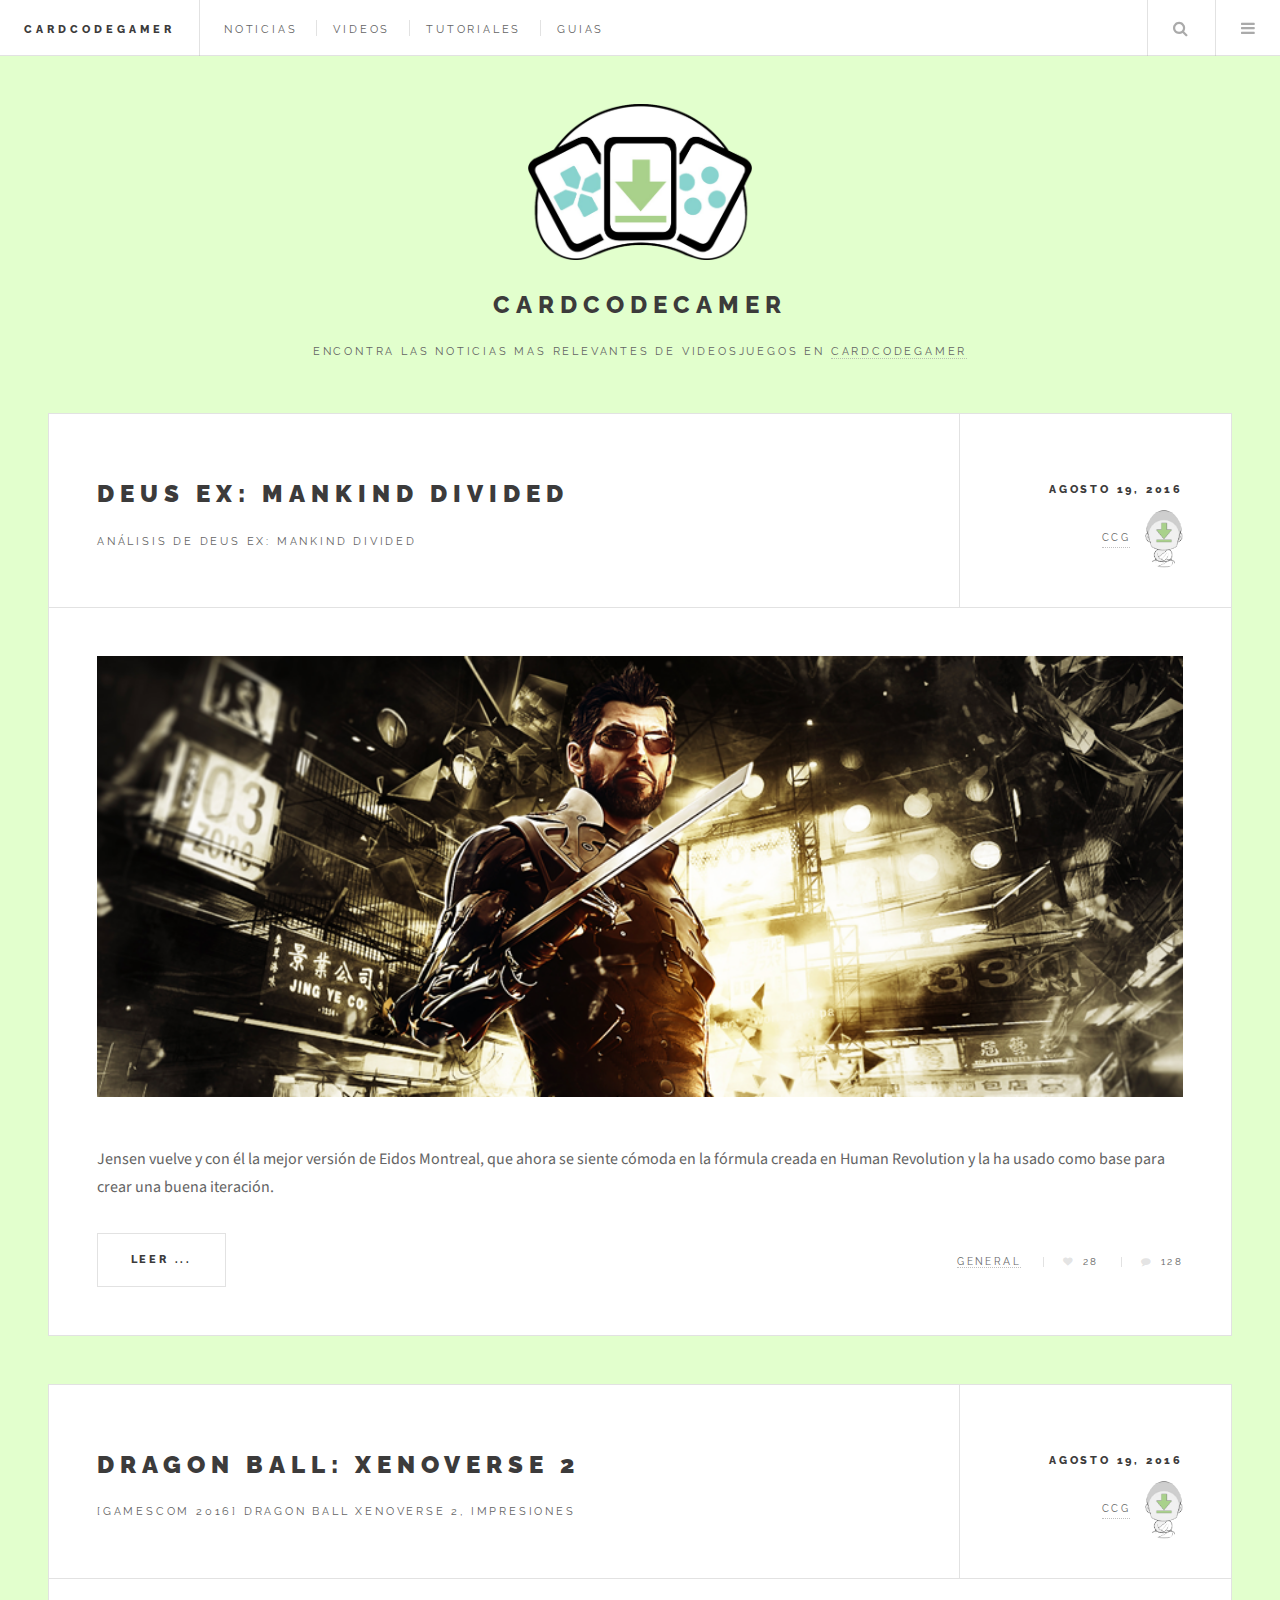
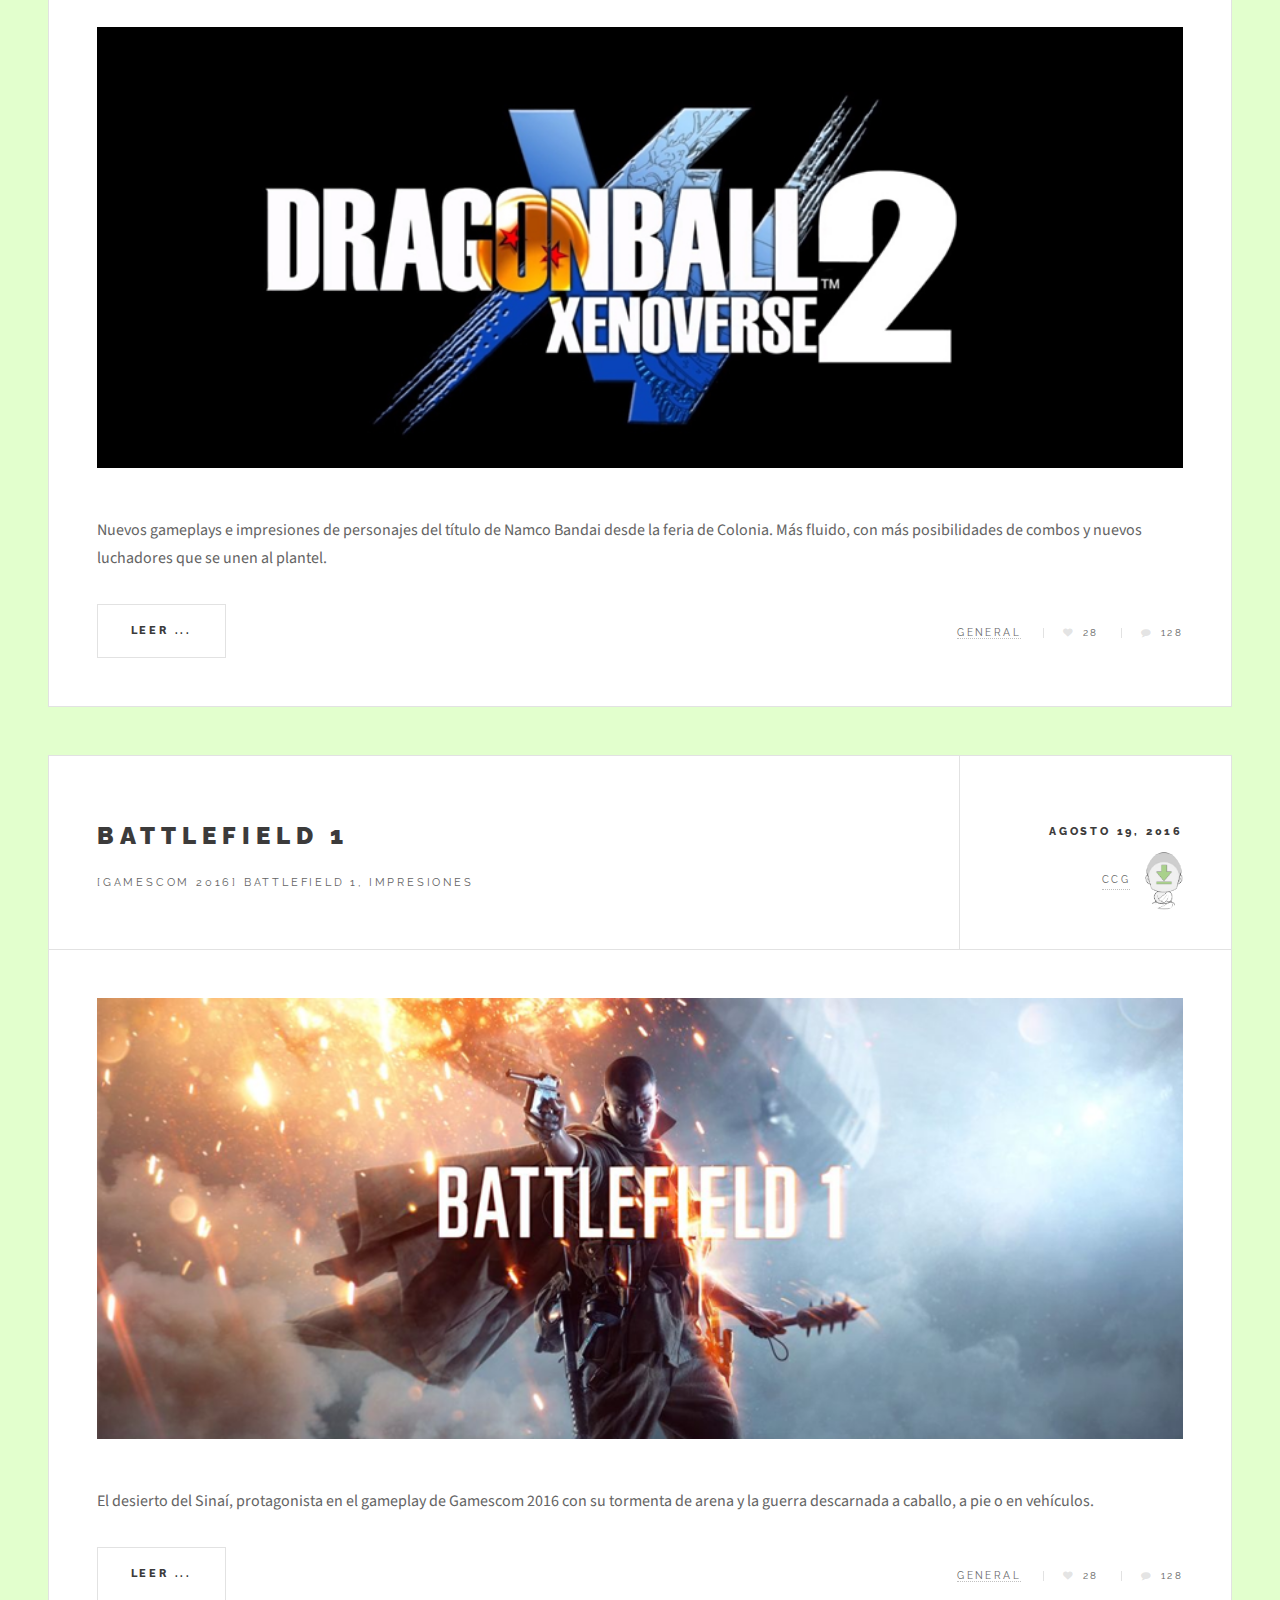
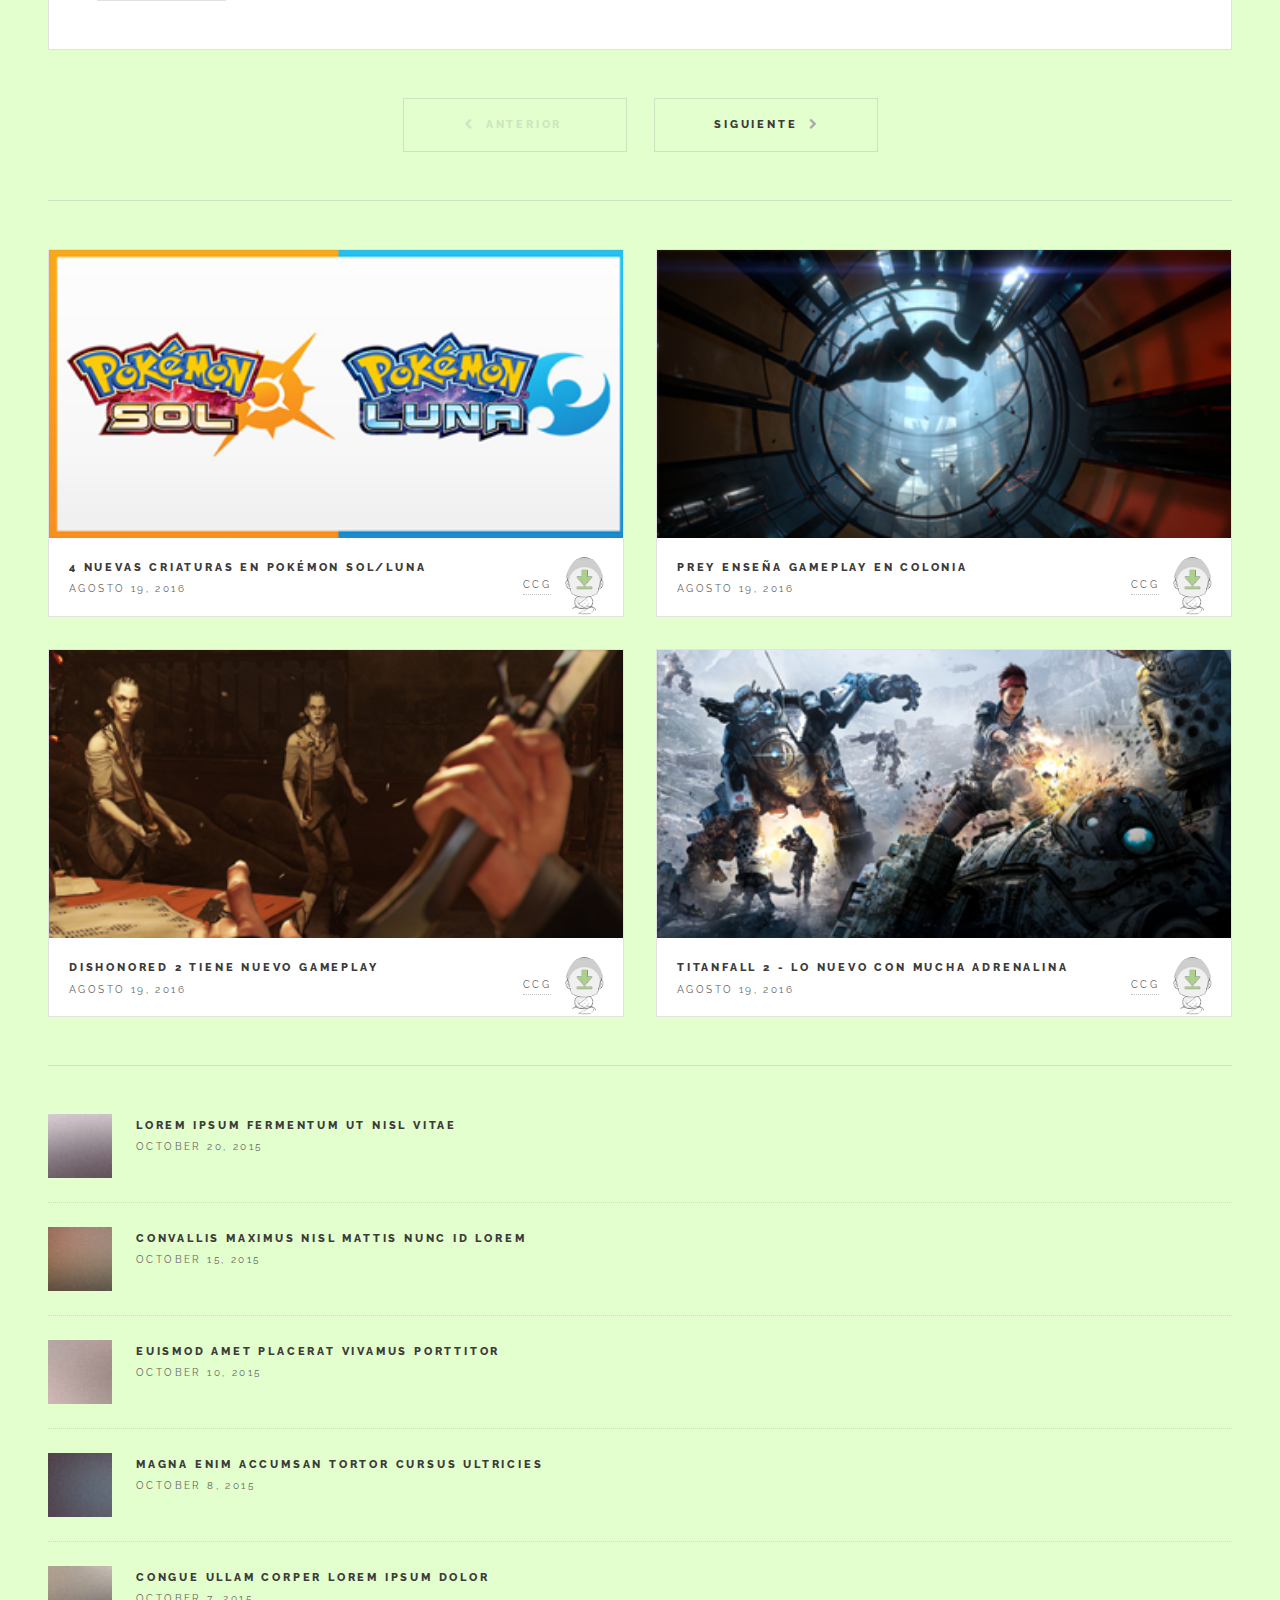
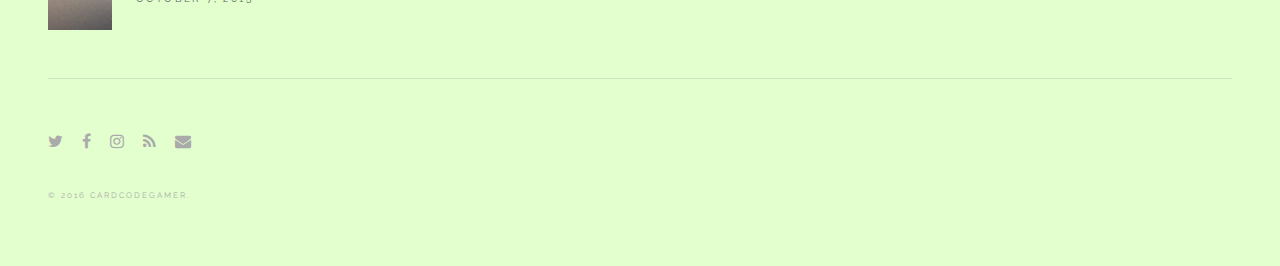
==== commit 342739f8: "depuracion y actualizacion del sitio ref diseno" ====
--- a/index.html
+++ b/index.html
@@ -13,6 +13,10 @@
 		<link rel="stylesheet" href="assets/css/main.css" />
 		<!--[if lte IE 9]><link rel="stylesheet" href="assets/css/ie9.css" /><![endif]-->
 		<!--[if lte IE 8]><link rel="stylesheet" href="assets/css/ie8.css" /><![endif]-->
+		<style type="text/css">
+		   body { background: #e2ffcd !important;}
+		  /* #header { background: #bdfdf9 !important; }*/
+		</style>
 	</head>
 	<body>
 
@@ -21,14 +25,13 @@
 
 				<!-- Header -->
 					<header id="header">
-						<h1><a href="#">Card Code Gamer</a></h1>
+						<h1><a href="#">cardcodegamer</a></h1>
 						<nav class="links">
 							<ul>
-								<li><a href="#">Lorem</a></li>
-								<li><a href="#">Ipsum</a></li>
-								<li><a href="#">Feugiat</a></li>
-								<li><a href="#">Tempus</a></li>
-								<li><a href="#">Adipiscing</a></li>
+								<li><a href="#">noticias</a></li>
+								<li><a href="#">videos</a></li>
+								<li><a href="#">tutoriales</a></li>
+								<li><a href="#">guias</a></li>
 							</ul>
 						</nav>
 						<nav class="main">
@@ -493,8 +496,8 @@
 
 						<!-- Pagination -->
 							<ul class="actions pagination">
-								<li><a href="" class="disabled button big previous">Previous Page</a></li>
-								<li><a href="#" class="button big next">Next Page</a></li>
+								<li><a href="" class="disabled button big previous">Anterior</a></li>
+								<li><a href="#" class="button big next">Siguiente</a></li>
 							</ul>
 
 					</div>
@@ -506,7 +509,7 @@
 							<section id="intro">
 								<a href="#" class="logo"><img src="images/logo.png" alt="" /></a>
 								<header>
-									<h2>Card Code Gamer</h2>
+									<h1 style="font-size:150%;">cardcodecamer</h1>
 									<p>Encontra las noticias mas relevantes de videosjuegos en <a href="http://cardcodegamer">cardcodegamer</a></p>
 								</header>
 							</section>
@@ -518,41 +521,41 @@
 									<!-- Mini Post -->
 										<article class="mini-post">
 											<header>
-												<h3><a href="#">Vitae sed condimentum</a></h3>
-												<time class="published" datetime="2015-10-20">October 20, 2015</time>
-												<a href="#" class="author"><img src="images/avatar.jpg" alt="" /></a>
-											</header>
-											<a href="#" class="image"><img src="images/pic04.jpg" alt="" /></a>
+												<h3><a href="#">4 nuevas criaturas en Pokémon Sol/Luna</a></h3>
+												<time class="published" datetime="2015-11-01">Agosto 19, 2016</time>
+												<a href="#" class="author"><span class="name">CCG</span><img src="images/avatar-buda.png" alt="" /></a>
+											</header>
+											<a href="#" class="image"><img src="images/pic04.png" alt="" /></a>
 										</article>
 
 									<!-- Mini Post -->
 										<article class="mini-post">
 											<header>
-												<h3><a href="#">Rutrum neque accumsan</a></h3>
-												<time class="published" datetime="2015-10-19">October 19, 2015</time>
-												<a href="#" class="author"><img src="images/avatar.jpg" alt="" /></a>
-											</header>
-											<a href="#" class="image"><img src="images/pic05.jpg" alt="" /></a>
+												<h3><a href="#">Prey enseña gameplay en Colonia</a></h3>
+												<time class="published" datetime="2015-11-01">Agosto 19, 2016</time>
+												<a href="#" class="author"><span class="name">CCG</span><img src="images/avatar-buda.png" alt="" /></a>
+											</header>
+											<a href="#" class="image"><img src="images/pic05.png" alt="" /></a>
+										</article>
+
+										<!-- Mini Post -->
+										<article class="mini-post">
+											<header>
+												<h3><a href="#">Dishonored 2 tiene nuevo gameplay</a></h3>
+												<time class="published" datetime="2015-11-01">Agosto 19, 2016</time>
+												<a href="#" class="author"><span class="name">CCG</span><img src="images/avatar-buda.png" alt="" /></a>
+											</header>
+											<a href="#" class="image"><img src="images/pic06.png" alt="" /></a>
 										</article>
 
 									<!-- Mini Post -->
 										<article class="mini-post">
 											<header>
-												<h3><a href="#">Odio congue mattis</a></h3>
-												<time class="published" datetime="2015-10-18">October 18, 2015</time>
-												<a href="#" class="author"><img src="images/avatar.jpg" alt="" /></a>
-											</header>
-											<a href="#" class="image"><img src="images/pic06.jpg" alt="" /></a>
-										</article>
-
-									<!-- Mini Post -->
-										<article class="mini-post">
-											<header>
-												<h3><a href="#">Enim nisl veroeros</a></h3>
-												<time class="published" datetime="2015-10-17">October 17, 2015</time>
-												<a href="#" class="author"><img src="images/avatar.jpg" alt="" /></a>
-											</header>
-											<a href="#" class="image"><img src="images/pic07.jpg" alt="" /></a>
+												<h3><a href="#">Titanfall 2 - Lo nuevo con mucha adrenalina</a></h3>
+												<time class="published" datetime="2015-11-01">Agosto 19, 2016</time>
+												<a href="#" class="author"><span class="name">CCG</span><img src="images/avatar-buda.png" alt="" /></a>
+											</header>
+											<a href="#" class="image"><img src="images/pic07.png" alt="" /></a>
 										</article>
 
 								</div>
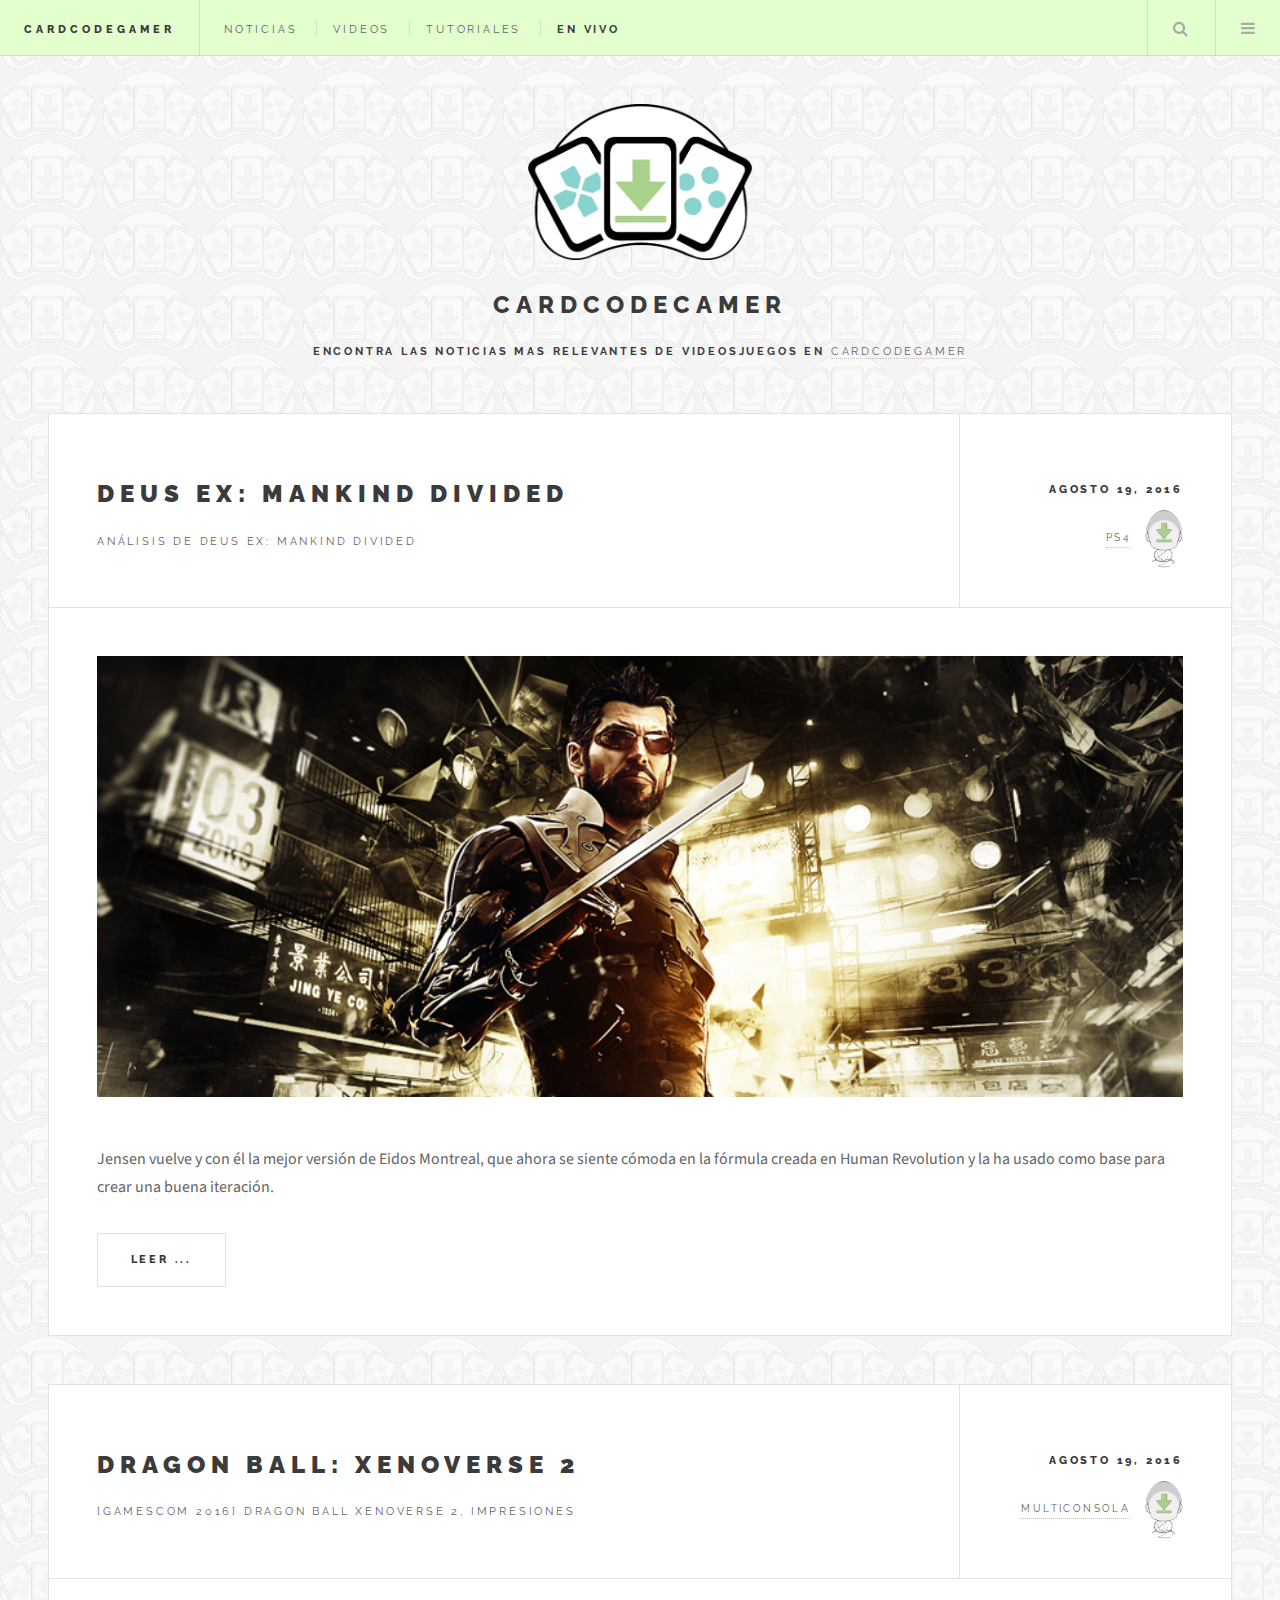
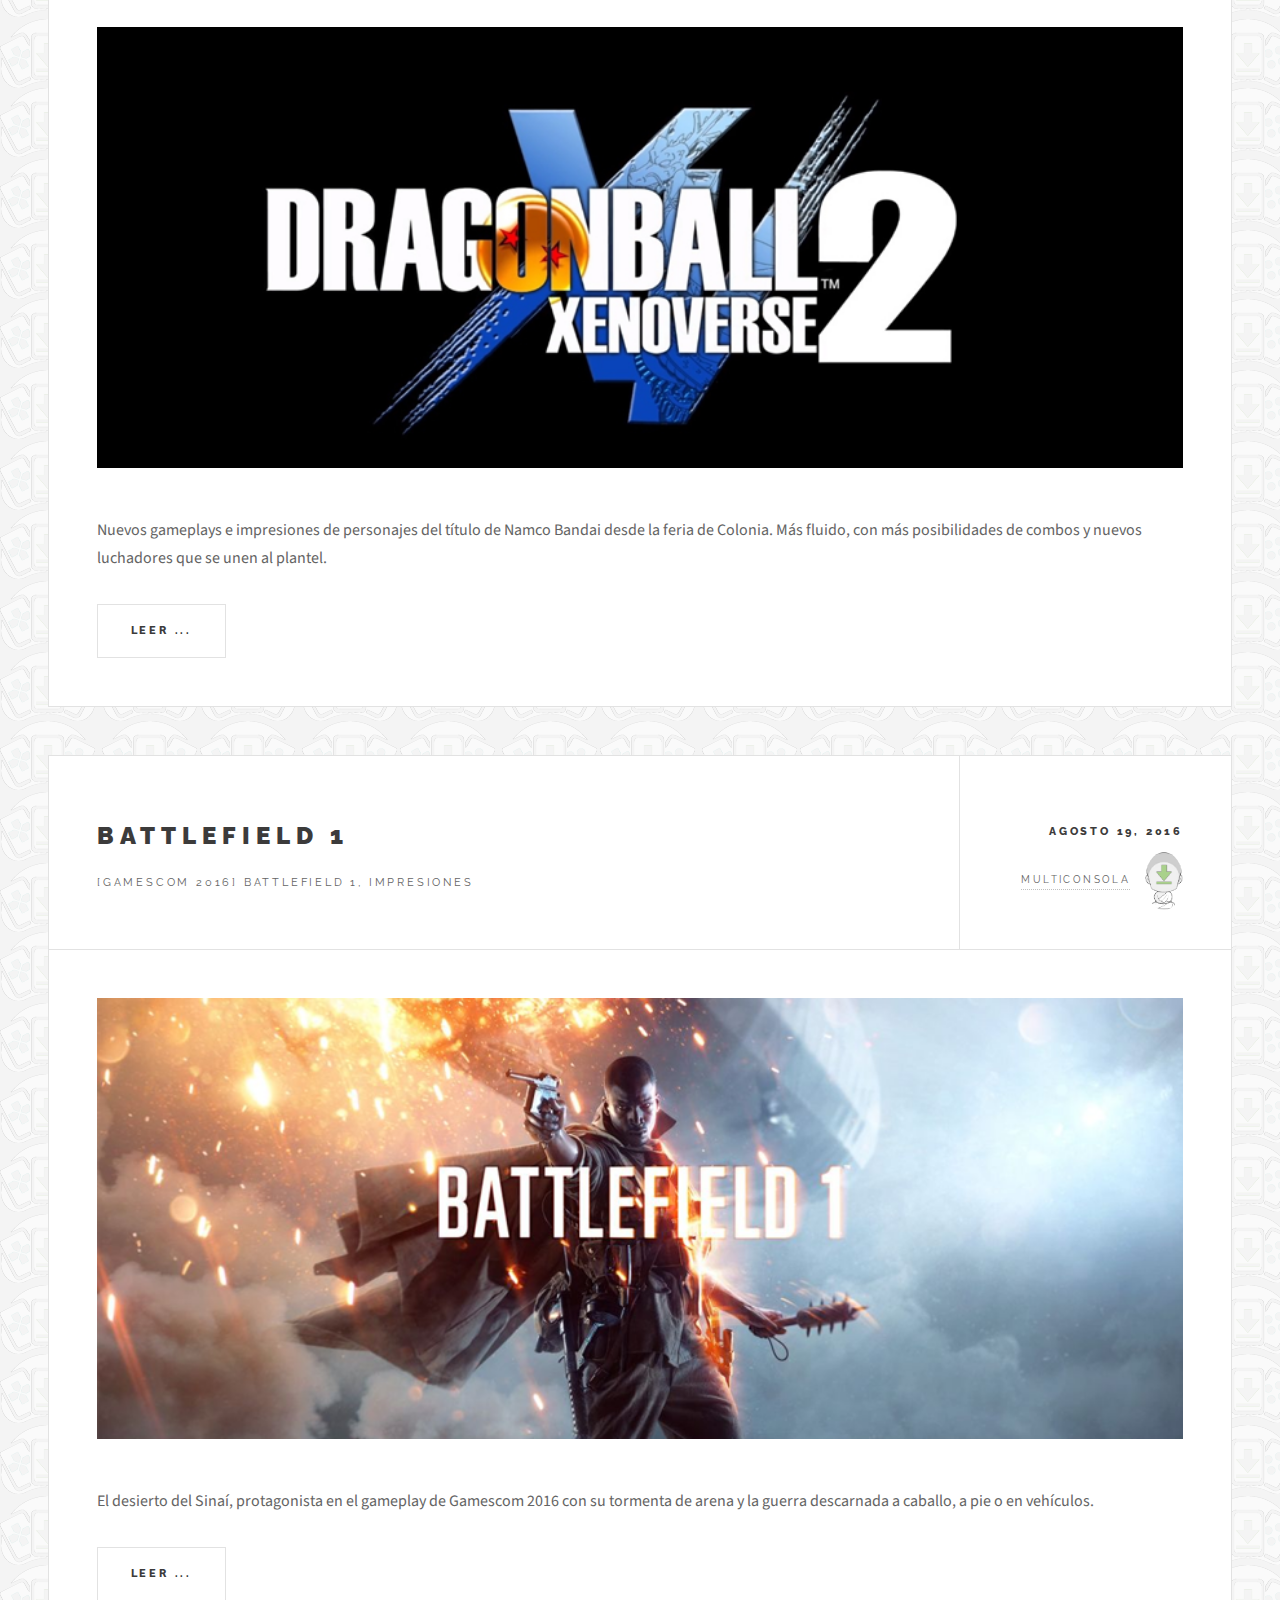
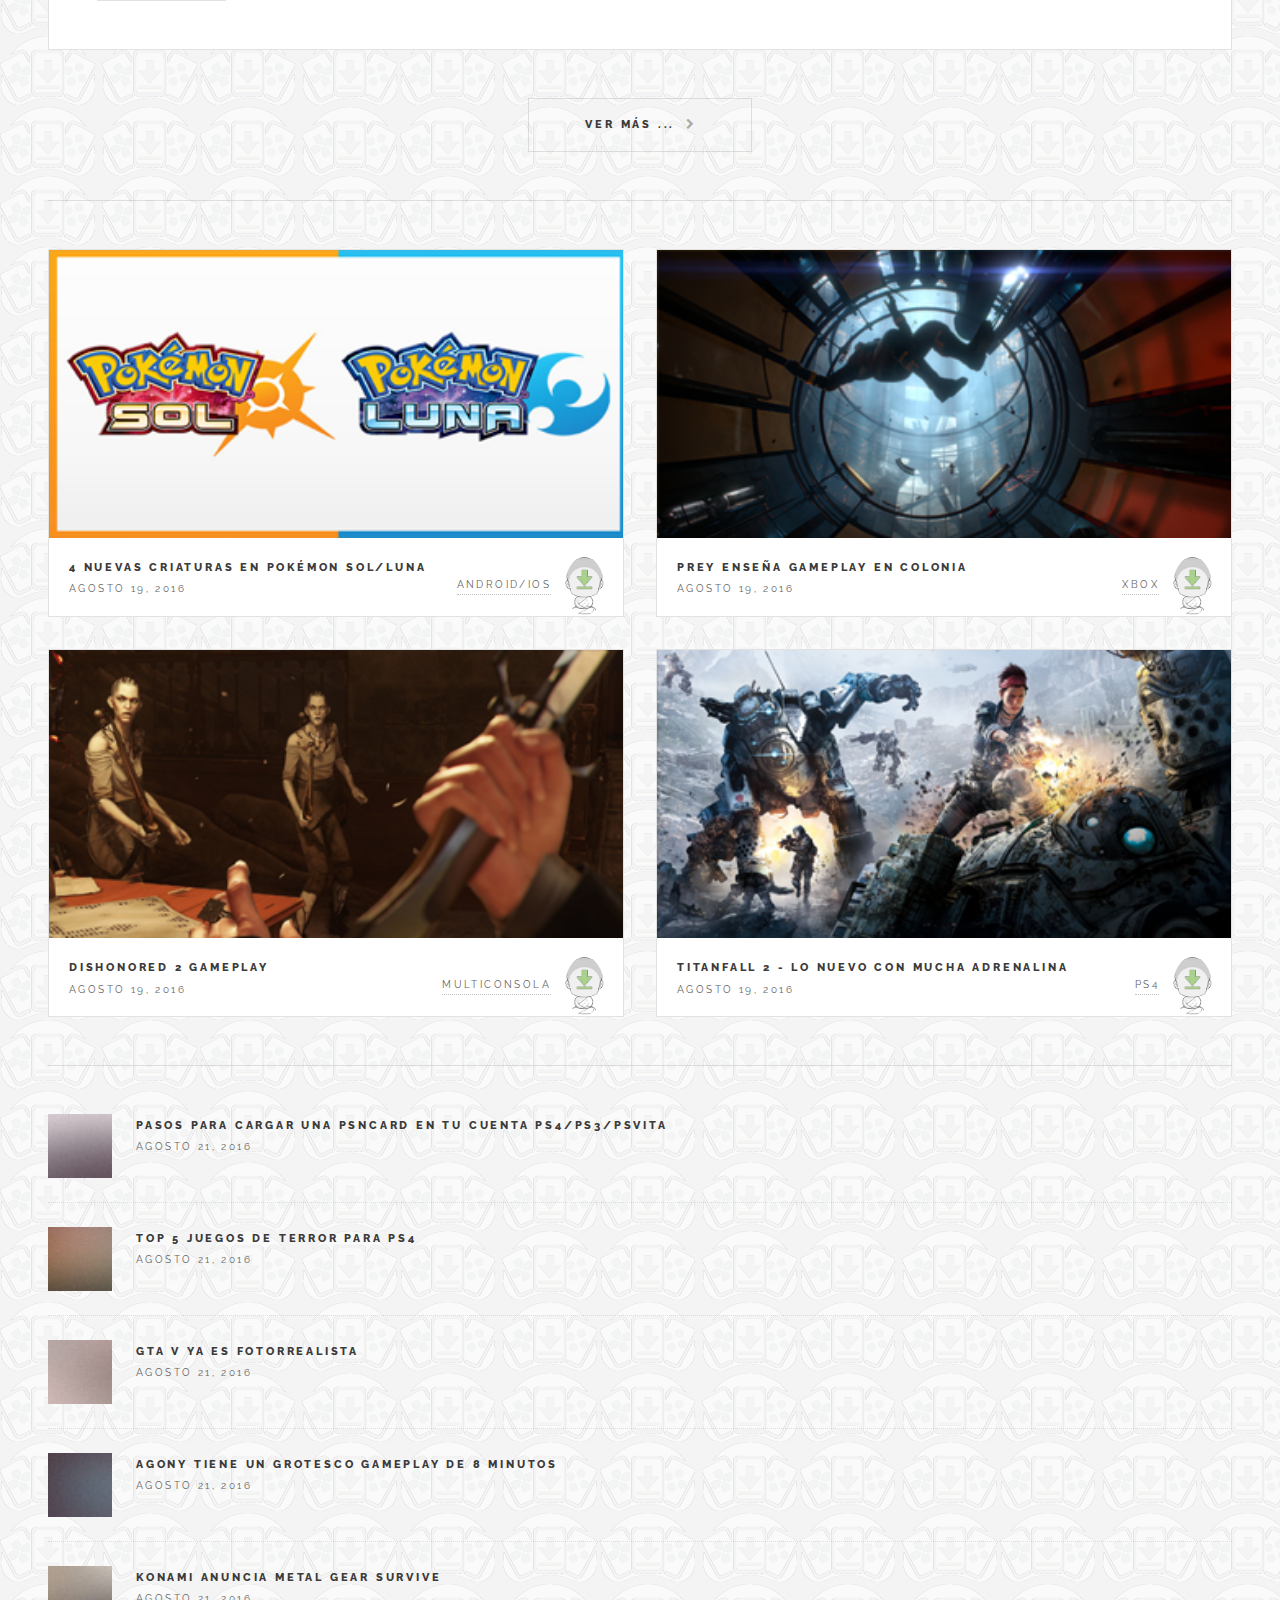
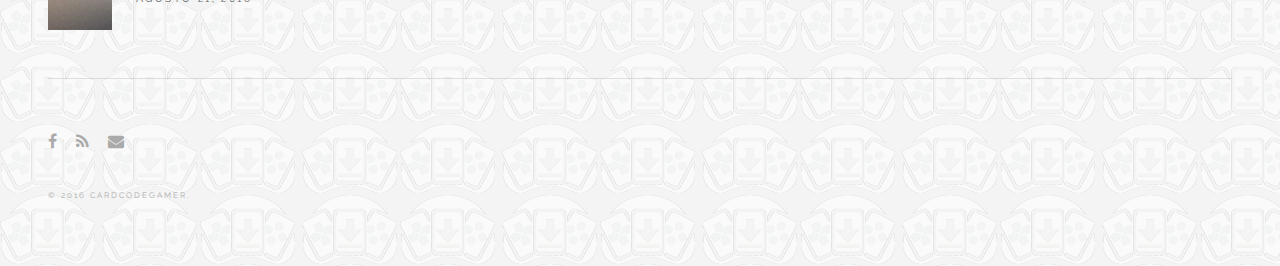
==== commit 9df13b74: "Modificacion de botones, texto y creacion de note-1.html para notas principales" ====
--- a/index.html
+++ b/index.html
@@ -14,8 +14,12 @@
 		<!--[if lte IE 9]><link rel="stylesheet" href="assets/css/ie9.css" /><![endif]-->
 		<!--[if lte IE 8]><link rel="stylesheet" href="assets/css/ie8.css" /><![endif]-->
 		<style type="text/css">
-		   body { background: #e2ffcd !important;}
+		   body { 
+		   	/*background: #e2ffcd !important;*/
+		   	background-image: url('images/backimg2.png');
+		   }
 		  /* #header { background: #bdfdf9 !important; }*/
+
 		</style>
 	</head>
 	<body>
@@ -28,10 +32,10 @@
 						<h1><a href="#">cardcodegamer</a></h1>
 						<nav class="links">
 							<ul>
-								<li><a href="#">noticias</a></li>
+								<li><a href="index.html">noticias</a></li>
 								<li><a href="#">videos</a></li>
 								<li><a href="#">tutoriales</a></li>
-								<li><a href="#">guias</a></li>
+								<li><a href="#"><strong>en vivo</strong></a></li>
 							</ul>
 						</nav>
 						<nav class="main">
@@ -39,13 +43,14 @@
 								<li class="search">
 									<a class="fa-search" href="#search">Search</a>
 									<form id="search" method="get" action="#">
-										<input type="text" name="query" placeholder="Search" />
+										<input type="text" name="query" placeholder="En construccion ..." />
 									</form>
 								</li>
 								<li class="menu">
 									<a class="fa-bars" href="#menu">Menu</a>
 								</li>
 							</ul>
+							<div id="result"></div>
 						</nav>
 					</header>
 
@@ -53,48 +58,49 @@
 					<section id="menu">
 
 						<!-- Search -->
-							<section>
+						<!-- 	<section>
 								<form class="search" method="get" action="#">
-									<input type="text" name="query" placeholder="Search" />
+									<input type="text" name="query" placeholder="Buscar" />
 								</form>
-							</section>
+							</section> -->
 
 						<!-- Links -->
 							<section>
 								<ul class="links">
 									<li>
+										<a>
+											<h3><strong>PLATAFORMAS</strong></h3>
+										</a>
+									</li>
+									<li>
 										<a href="#">
-											<h3>Lorem ipsum</h3>
-											<p>Feugiat tempus veroeros dolor</p>
+											<h3>PS4</h3>
 										</a>
 									</li>
 									<li>
 										<a href="#">
-											<h3>Dolor sit amet</h3>
-											<p>Sed vitae justo condimentum</p>
+											<h3>XBOX</h3>
 										</a>
 									</li>
 									<li>
 										<a href="#">
-											<h3>Feugiat veroeros</h3>
-											<p>Phasellus sed ultricies mi congue</p>
+											<h3>STEAM</h3>
 										</a>
 									</li>
 									<li>
 										<a href="#">
-											<h3>Etiam sed consequat</h3>
-											<p>Porta lectus amet ultricies</p>
+											<h3>NINTENDO</h3>
 										</a>
 									</li>
 								</ul>
 							</section>
 
 						<!-- Actions -->
-							<section>
+							<!-- <section>
 								<ul class="actions vertical">
 									<li><a href="#" class="button big fit">Log In</a></li>
 								</ul>
-							</section>
+							</section> -->
 
 					</section>
 
@@ -105,25 +111,25 @@
 							<article class="post">
 								<header>
 									<div class="title">
-										<h2><a href="#">Deus Ex: Mankind Divided</a></h2>
+										<h2><a href="note-1.html">Deus Ex: Mankind Divided</a></h2>
 										<p>Análisis de Deus Ex: Mankind Divided</p>
 									</div>
 									<div class="meta">
 										<time class="published" datetime="2015-11-01">Agosto 19, 2016</time>
-										<a href="#" class="author"><span class="name">CCG</span><img src="images/avatar-buda.png" alt="" /></a>
+										<a href="#" class="author"><span class="name">ps4</span><img src="images/avatar-buda.png" alt="" /></a>
 									</div>
 								</header>
 								<a href="#" class="image featured"><img src="images/pic01.png" alt="" /></a>
 								<p>Jensen vuelve y con él la mejor versión de Eidos Montreal, que ahora se siente cómoda en la fórmula creada en Human Revolution y la ha usado como base para crear una buena iteración.</p>
 								<footer>
 									<ul class="actions">
-										<li><a href="#" class="button big">Leer ...</a></li>
-									</ul>
-									<ul class="stats">
+										<li><a href="note-1.html" class="button big">Leer ...</a></li>
+									</ul>
+									<!-- <ul class="stats">
 										<li><a href="#">General</a></li>
 										<li><a href="#" class="icon fa-heart">28</a></li>
 										<li><a href="#" class="icon fa-comment">128</a></li>
-									</ul>
+									</ul> -->
 								</footer>
 							</article>
 
@@ -136,7 +142,7 @@
 									</div>
 									<div class="meta">
 										<time class="published" datetime="2015-11-01">Agosto 19, 2016</time>
-										<a href="#" class="author"><span class="name">CCG</span><img src="images/avatar-buda.png" alt="" /></a>
+										<a href="#" class="author"><span class="name">multiconsola</span><img src="images/avatar-buda.png" alt="" /></a>
 									</div>
 								</header>
 								<a href="#" class="image featured"><img src="images/pic02.png" alt="" /></a>
@@ -145,11 +151,11 @@
 									<ul class="actions">
 										<li><a href="#" class="button big">Leer ...</a></li>
 									</ul>
-									<ul class="stats">
+									<!-- <ul class="stats">
 										<li><a href="#">General</a></li>
 										<li><a href="#" class="icon fa-heart">28</a></li>
 										<li><a href="#" class="icon fa-comment">128</a></li>
-									</ul>
+									</ul> -->
 								</footer>
 							</article>
 
@@ -162,20 +168,20 @@
 									</div>
 									<div class="meta">
 										<time class="published" datetime="2015-11-01">Agosto 19, 2016</time>
-										<a href="#" class="author"><span class="name">CCG</span><img src="images/avatar-buda.png" alt="" /></a>
+										<a href="#" class="author"><span class="name">multiconsola</span><img src="images/avatar-buda.png" alt="" /></a>
 									</div>
 								</header>
 								<a href="#" class="image featured"><img src="images/pic03.png" alt="" /></a>
 								<p>El desierto del Sinaí, protagonista en el gameplay de Gamescom 2016 con su tormenta de arena y la guerra descarnada a caballo, a pie o en vehículos. </p>
 								<footer>
 									<ul class="actions">
-										<li><a href="#" class="button big">Leer ...</a></li>
-									</ul>
-									<ul class="stats">
+										<li><a href="#" class="button big" "text-center">Leer ...</a></li>
+									</ul>
+									<!-- <ul class="stats">
 										<li><a href="#">General</a></li>
 										<li><a href="#" class="icon fa-heart">28</a></li>
 										<li><a href="#" class="icon fa-comment">128</a></li>
-									</ul>
+									</ul> -->
 								</footer>
 							</article>
 
@@ -496,8 +502,8 @@
 
 						<!-- Pagination -->
 							<ul class="actions pagination">
-								<li><a href="" class="disabled button big previous">Anterior</a></li>
-								<li><a href="#" class="button big next">Siguiente</a></li>
+								<!-- <li><a href="" class="disabled button big previous">Anterior</a></li> -->
+								<li><a href="https://www.facebook.com/cardcodegamer/" class="button big next">Ver más ...</a></li>
 							</ul>
 
 					</div>
@@ -510,7 +516,7 @@
 								<a href="#" class="logo"><img src="images/logo.png" alt="" /></a>
 								<header>
 									<h1 style="font-size:150%;">cardcodecamer</h1>
-									<p>Encontra las noticias mas relevantes de videosjuegos en <a href="http://cardcodegamer">cardcodegamer</a></p>
+									<p><strong>Encontra las noticias mas relevantes de videosjuegos en </strong><a href="http://cardcodegamer">cardcodegamer</a></p>
 								</header>
 							</section>
 
@@ -523,7 +529,7 @@
 											<header>
 												<h3><a href="#">4 nuevas criaturas en Pokémon Sol/Luna</a></h3>
 												<time class="published" datetime="2015-11-01">Agosto 19, 2016</time>
-												<a href="#" class="author"><span class="name">CCG</span><img src="images/avatar-buda.png" alt="" /></a>
+												<a href="#" class="author"><span class="name">android/ios</span><img src="images/avatar-buda.png" alt="" /></a>
 											</header>
 											<a href="#" class="image"><img src="images/pic04.png" alt="" /></a>
 										</article>
@@ -533,7 +539,7 @@
 											<header>
 												<h3><a href="#">Prey enseña gameplay en Colonia</a></h3>
 												<time class="published" datetime="2015-11-01">Agosto 19, 2016</time>
-												<a href="#" class="author"><span class="name">CCG</span><img src="images/avatar-buda.png" alt="" /></a>
+												<a href="#" class="author"><span class="name">xbox</span><img src="images/avatar-buda.png" alt="" /></a>
 											</header>
 											<a href="#" class="image"><img src="images/pic05.png" alt="" /></a>
 										</article>
@@ -541,9 +547,9 @@
 										<!-- Mini Post -->
 										<article class="mini-post">
 											<header>
-												<h3><a href="#">Dishonored 2 tiene nuevo gameplay</a></h3>
+												<h3><a href="#">Dishonored 2 gameplay</a></h3>
 												<time class="published" datetime="2015-11-01">Agosto 19, 2016</time>
-												<a href="#" class="author"><span class="name">CCG</span><img src="images/avatar-buda.png" alt="" /></a>
+												<a href="#" class="author"><span class="name">multiconsola</span><img src="images/avatar-buda.png" alt="" /></a>
 											</header>
 											<a href="#" class="image"><img src="images/pic06.png" alt="" /></a>
 										</article>
@@ -553,7 +559,7 @@
 											<header>
 												<h3><a href="#">Titanfall 2 - Lo nuevo con mucha adrenalina</a></h3>
 												<time class="published" datetime="2015-11-01">Agosto 19, 2016</time>
-												<a href="#" class="author"><span class="name">CCG</span><img src="images/avatar-buda.png" alt="" /></a>
+												<a href="#" class="author"><span class="name">ps4</span><img src="images/avatar-buda.png" alt="" /></a>
 											</header>
 											<a href="#" class="image"><img src="images/pic07.png" alt="" /></a>
 										</article>
@@ -567,8 +573,8 @@
 									<li>
 										<article>
 											<header>
-												<h3><a href="#">Lorem ipsum fermentum ut nisl vitae</a></h3>
-												<time class="published" datetime="2015-10-20">October 20, 2015</time>
+												<h3><a href="#">Pasos para cargar una PSNCARD en tu cuenta PS4/PS3/PSvita</a></h3>
+												<time class="published" datetime="2016-08-21">Agosto 21, 2016</time>
 											</header>
 											<a href="#" class="image"><img src="images/pic08.jpg" alt="" /></a>
 										</article>
@@ -576,8 +582,8 @@
 									<li>
 										<article>
 											<header>
-												<h3><a href="#">Convallis maximus nisl mattis nunc id lorem</a></h3>
-												<time class="published" datetime="2015-10-15">October 15, 2015</time>
+												<h3><a href="#">TOP 5 juegos de terror para PS4</a></h3>
+												<time class="published" datetime="2016-08-16">Agosto 21, 2016</time>
 											</header>
 											<a href="#" class="image"><img src="images/pic09.jpg" alt="" /></a>
 										</article>
@@ -585,8 +591,8 @@
 									<li>
 										<article>
 											<header>
-												<h3><a href="#">Euismod amet placerat vivamus porttitor</a></h3>
-												<time class="published" datetime="2015-10-10">October 10, 2015</time>
+												<h3><a href="#">GTA V ya es fotorrealista</a></h3>
+												<time class="published" datetime="2016-08-16">Agosto 21, 2016</time>
 											</header>
 											<a href="#" class="image"><img src="images/pic10.jpg" alt="" /></a>
 										</article>
@@ -594,8 +600,8 @@
 									<li>
 										<article>
 											<header>
-												<h3><a href="#">Magna enim accumsan tortor cursus ultricies</a></h3>
-												<time class="published" datetime="2015-10-08">October 8, 2015</time>
+												<h3><a href="#">Agony tiene un grotesco gameplay de 8 minutos</a></h3>
+												<time class="published" datetime="2016-08-16">Agosto 21, 2016</time>
 											</header>
 											<a href="#" class="image"><img src="images/pic11.jpg" alt="" /></a>
 										</article>
@@ -603,8 +609,8 @@
 									<li>
 										<article>
 											<header>
-												<h3><a href="#">Congue ullam corper lorem ipsum dolor</a></h3>
-												<time class="published" datetime="2015-10-06">October 7, 2015</time>
+												<h3><a href="#">Konami anuncia Metal Gear Survive</a></h3>
+												<time class="published" datetime="2016-08-16">Agosto 21, 2016</time>
 											</header>
 											<a href="#" class="image"><img src="images/pic12.jpg" alt="" /></a>
 										</article>
@@ -615,9 +621,7 @@
 						<!-- Footer -->
 							<section id="footer">
 								<ul class="icons">
-									<li><a href="#" class="fa-twitter"><span class="label">Twitter</span></a></li>
-									<li><a href="#" class="fa-facebook"><span class="label">Facebook</span></a></li>
-									<li><a href="#" class="fa-instagram"><span class="label">Instagram</span></a></li>
+									<li><a href="https://www.facebook.com/cardcodegamer/" class="fa-facebook"><span class="label">Facebook</span></a></li>
 									<li><a href="#" class="fa-rss"><span class="label">RSS</span></a></li>
 									<li><a href="#" class="fa-envelope"><span class="label">Email</span></a></li>
 								</ul>
--- a/assets/css/main.css
+++ b/assets/css/main.css
@@ -2959,6 +2959,7 @@
 		-webkit-justify-content: space-between;
 		-ms-justify-content: space-between;
 		justify-content: space-between;
+		background: #a9d18b;
 		background-color: #ffffff;
 		border-bottom: solid 1px rgba(160, 160, 160, 0.3);
 		height: 3.5em;
@@ -2968,6 +2969,7 @@
 		top: 0;
 		width: 100%;
 		z-index: 10000;
+		background: #e2ffcd !important;
 	}
 
 		#header a {
@@ -3112,6 +3114,7 @@
 
 			#header #search input {
 				width: 12em;
+				background: #ffffff !important;
 			}
 
 			#header #search.visible {
@@ -3375,7 +3378,7 @@
 		-ms-transition: -ms-transform 0.5s ease, visibility 0.5s;
 		transition: transform 0.5s ease, visibility 0.5s;
 		-webkit-overflow-scrolling: touch;
-		background: #ffffff;
+		background: #88d3ce;
 		border-left: solid 1px rgba(160, 160, 160, 0.3);
 		box-shadow: none;
 		height: 100%;
